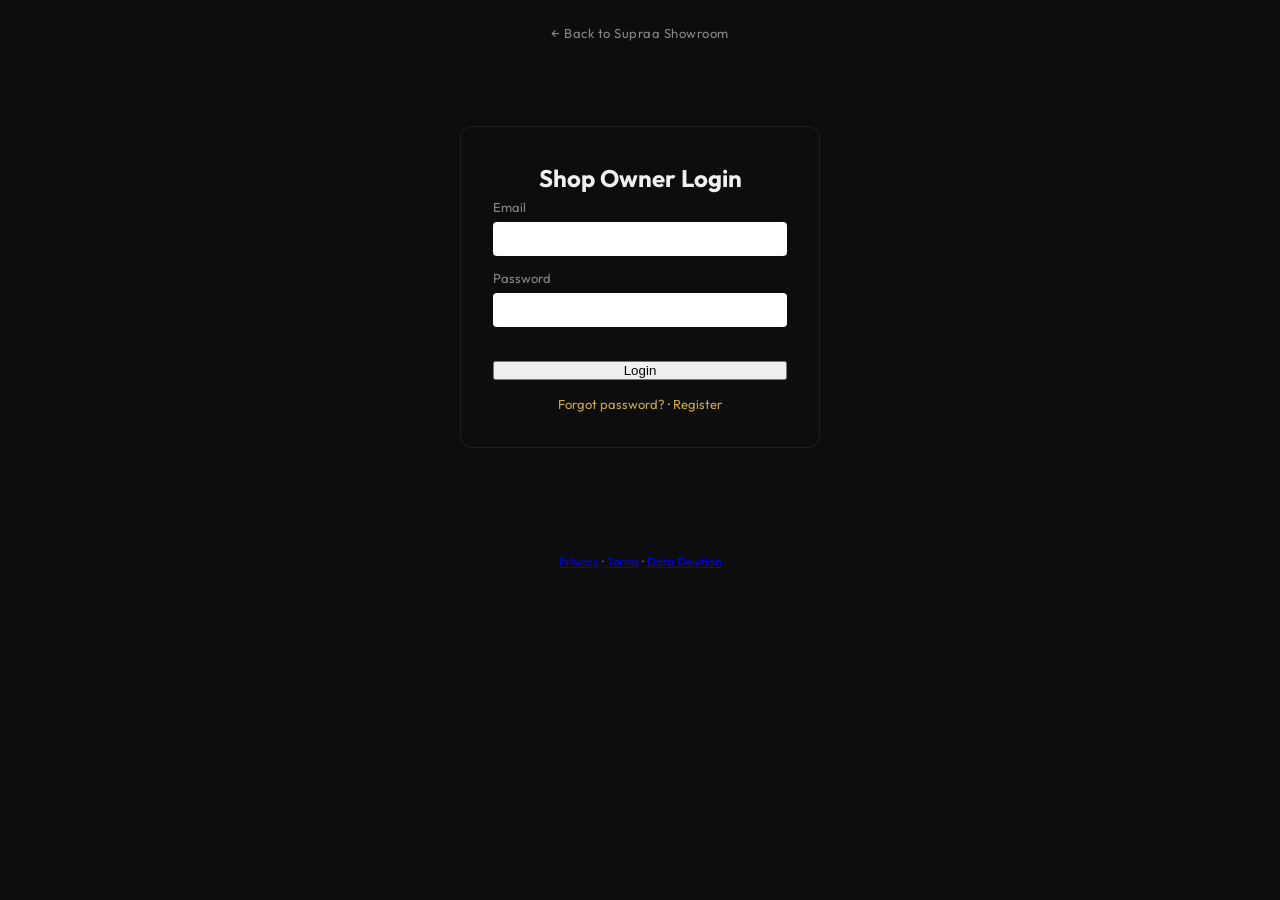
==== docs/admin/index.html @ a531a03f "feat(legal): privacy, terms, data-deletion pages + footer links Co-Authored-By: Claude Opus 4.8 <nor" ====
<!DOCTYPE html>
<html lang="en">
<head>
  <meta charset="UTF-8" />
  <meta name="viewport" content="width=device-width, initial-scale=1.0" />
  <title>Admin — Supraa Showroom</title>
  <meta name="description" content="Manage your tile showroom catalog. Upload tiles, view your showroom link, and manage your shop." />
  <link rel="preconnect" href="https://fonts.googleapis.com" />
  <link rel="preconnect" href="https://fonts.gstatic.com" crossorigin />
  <link href="https://fonts.googleapis.com/css2?family=Outfit:wght@300;400;500;600;700;800&display=swap" rel="stylesheet" />
  <link rel="stylesheet" href="../styles.css" />
  <style>
    .admin-wrap { max-width:900px; margin:40px auto; padding:0 20px; }
    .admin-header { display:flex; justify-content:space-between; align-items:center; margin-bottom:24px; }
    .tile-admin-grid { display:grid; grid-template-columns:repeat(auto-fill,minmax(180px,1fr)); gap:16px; }
    .tile-admin-card { border:1px solid var(--border); border-radius:8px; overflow:hidden; }
    .tile-admin-card img { width:100%; height:120px; object-fit:cover; }
    .tile-admin-info { padding:10px; font-size:13px; }
    .tile-admin-info strong { display:block; margin-bottom:4px; }
    .btn-delete { background:none; border:none; color:#e55; cursor:pointer; font-size:12px; }
    .upload-form { border:1px solid var(--border); border-radius:8px; padding:20px; margin-bottom:32px; }
    .upload-form h3 { margin-top:0; }
    .form-row { margin-bottom:12px; display:flex; flex-direction:column; gap:4px; }
    .form-row label { font-size:13px; color:var(--muted); }
    .form-row input, .form-row select { padding:8px; border:1px solid var(--border); border-radius:4px; font-size:14px; }
    .login-wrap { max-width:360px; margin:80px auto; padding:32px; border:1px solid var(--border); border-radius:12px; }
    .login-wrap h2 { margin-top:0; text-align:center; }
    .login-wrap .form-row input { width:100%; box-sizing:border-box; }
    .login-links { font-size:13px; text-align:center; margin-top:12px; }
    .login-links a { color:var(--brand-primary); text-decoration:none; }
    #login-error { color:#e55; font-size:13px; text-align:center; min-height:18px; }
  </style>
</head>
<body>
<div style="text-align:center;padding:20px 0 0;">
  <a href="/" style="font-size:13px;color:var(--muted);text-decoration:none;letter-spacing:0.5px;">← Back to Supraa Showroom</a>
</div>
<div id="login-section">
  <div class="login-wrap">
    <h2>Shop Owner Login</h2>
    <div class="form-row"><label>Email</label><input id="login-email" type="email" autocomplete="email" /></div>
    <div class="form-row"><label>Password</label><input id="login-password" type="password" autocomplete="current-password" /></div>
    <p id="login-error"></p>
    <button id="btn-login" class="btn-primary" style="width:100%">Login</button>
    <div class="login-links">
      <a href="forgot-password.html">Forgot password?</a> · <a href="register.html">Register</a>
    </div>
  </div>
</div>

<div id="admin-section" class="admin-wrap" style="display:none">
  <div class="admin-header">
    <div>
      <strong id="admin-shop-name"></strong>
      <span id="admin-slug" style="font-size:13px;color:var(--muted);margin-left:8px"></span>
    </div>
    <button id="btn-logout" class="icon-btn">Logout</button>
  </div>

  <div class="upload-form">
    <h3>Add Tile</h3>
    <div class="form-row"><label>Name</label><input id="tile-name" type="text" placeholder="e.g. Carrara White" /></div>
    <div class="form-row">
      <label>Category</label>
      <select id="tile-category">
        <option value="marble">Marble</option>
        <option value="granite">Granite</option>
        <option value="vitrified">Vitrified</option>
        <option value="ceramic">Ceramic</option>
        <option value="anti_skid">Anti-skid</option>
      </select>
    </div>
    <div class="form-row"><label>Finish (optional)</label><input id="tile-finish" type="text" placeholder="e.g. Polished" /></div>
    <div class="form-row"><label>Price per sqft (₹)</label><input id="tile-price" type="number" min="0" step="0.01" value="0" /></div>
    <div class="form-row"><label>Image</label><input id="tile-image" type="file" accept="image/*" /></div>
    <p id="upload-error" style="color:#e55;font-size:13px;min-height:18px"></p>
    <button id="btn-upload-tile" class="btn-primary">Upload Tile</button>
  </div>

  <h3>Your Tiles <span id="tiles-count" style="font-size:14px;color:var(--muted)"></span></h3>
  <div id="tile-admin-grid" class="tile-admin-grid"></div>

  <hr style="margin:32px 0;border:none;border-top:1px solid var(--border)" />
  <h3>Account &amp; Privacy</h3>
  <div class="form-row">
    <label>Shop name</label>
    <div style="display:flex;gap:8px">
      <input id="edit-shop-name" type="text" style="flex:1" />
      <button id="btn-save-shop-name" class="icon-btn">Save</button>
    </div>
  </div>
  <div class="form-row">
    <button id="btn-export-data" class="icon-btn">Download my data (JSON)</button>
  </div>
  <div class="form-row">
    <button id="btn-delete-account" class="btn-delete" style="font-size:14px">Delete my account</button>
    <span style="font-size:12px;color:var(--muted)">Soft-deleted for 30 days, then permanently removed.</span>
  </div>
</div>

<div id="toast" class="toast hidden"></div>
<script type="module" src="app.js"></script>
<footer style="text-align:center;padding:24px;font-size:12px;color:var(--muted)">
  <a href="/privacy.html">Privacy</a> · <a href="/terms.html">Terms</a> · <a href="/data-deletion.html">Data Deletion</a>
</footer>
</body>
</html>
---- docs/styles.css ----
/* ═══════════════════════════════════════════════════════════════
   Supraa Showroom Platform  |  styles.css
   Design: Dark premium with gold accents, glassmorphism, smooth animations
   Font: Outfit (Google Fonts)
   Shared across: /admin/, /s/ (visualizer), and all sub-pages
═══════════════════════════════════════════════════════════════ */

@import url('https://fonts.googleapis.com/css2?family=Outfit:wght@300;400;500;600;700;800&display=swap');

:root {
  --bg:          #0d0d0d;
  --bg-2:        #141414;
  --bg-3:        #1c1c1c;
  --bg-glass:    rgba(255,255,255,0.04);
  --border:      rgba(255,255,255,0.08);
  --brand-primary: #c9a84c;
  --accent:      var(--brand-primary);
  --gold:        #c9a84c;
  --gold-light:  #e8c97a;
  --gold-dim:    rgba(201,168,76,0.15);
  --white:       #f0f0f0;
  --muted:       #888;
  --danger:      #e05555;
  --success:     #4caf50;
  --radius:      12px;
  --radius-sm:   8px;
  --shadow:      0 4px 24px rgba(0,0,0,0.5);
  --transition:  0.22s cubic-bezier(0.4,0,0.2,1);
}

*, *::before, *::after { box-sizing: border-box; margin: 0; padding: 0; }

html { scroll-behavior: smooth; }

body {
  font-family: 'Outfit', sans-serif;
  background: var(--bg);
  color: var(--white);
  min-height: 100vh;
  line-height: 1.6;
}

/* ─── SCROLLBAR ─── */
::-webkit-scrollbar { width: 6px; }
::-webkit-scrollbar-track { background: var(--bg-2); }
::-webkit-scrollbar-thumb { background: var(--border); border-radius: 3px; }
::-webkit-scrollbar-thumb:hover { background: var(--gold-dim); }

/* ─── HEADER ─── */
.site-header {
  position: sticky; top: 0; z-index: 100;
  background: rgba(13,13,13,0.85);
  backdrop-filter: blur(16px);
  border-bottom: 1px solid var(--border);
}

.header-inner {
  max-width: 1400px; margin: 0 auto;
  padding: 0 24px;
  height: 64px;
  display: flex; align-items: center; justify-content: space-between;
}

.logo { display: flex; align-items: center; gap: 12px; text-decoration: none; }

.logo-badge {
  width: 40px; height: 40px; border-radius: 10px;
  background: linear-gradient(135deg, var(--gold), #a07830);
  display: flex; align-items: center; justify-content: center;
  font-weight: 700; font-size: 14px; color: #0d0d0d;
  letter-spacing: 0.5px;
}
/* legacy alias kept for backward compat */
.logo-mg { width:40px; height:40px; border-radius:10px; background:linear-gradient(135deg,var(--gold),#a07830); display:flex; align-items:center; justify-content:center; font-weight:700; font-size:14px; color:#0d0d0d; letter-spacing:.5px; }

.logo-text { display: flex; flex-direction: column; }
.logo-name  { font-size: 15px; font-weight: 600; color: var(--white); line-height: 1.2; }
.logo-tagline { font-size: 11px; color: var(--gold); letter-spacing: 1px; text-transform: uppercase; }

.header-nav { display: flex; gap: 10px; align-items: center; }

.nav-btn {
  padding: 8px 18px; border-radius: 8px; border: 1px solid var(--border);
  background: transparent; color: var(--muted);
  font-family: inherit; font-size: 14px; font-weight: 500;
  cursor: pointer; transition: var(--transition);
}
.nav-btn:hover, .nav-btn.active {
  color: var(--white); border-color: var(--border);
  background: var(--bg-glass);
}

.upload-btn {
  display: flex; align-items: center; gap: 8px;
  background: var(--gold-dim) !important;
  border-color: var(--gold) !important;
  color: var(--gold) !important;
}
.upload-btn:hover {
  background: var(--gold) !important;
  color: #0d0d0d !important;
}

/* ─── HERO ─── */
.hero {
  text-align: center;
  padding: 56px 24px 40px;
  background: radial-gradient(ellipse 80% 60% at 50% 0%, rgba(201,168,76,0.08) 0%, transparent 70%);
}
.hero h1 {
  font-size: clamp(28px, 4vw, 48px); font-weight: 700;
  background: linear-gradient(135deg, var(--white) 40%, var(--gold));
  -webkit-background-clip: text; -webkit-text-fill-color: transparent; background-clip: text;
  margin-bottom: 12px;
}
.hero p { color: var(--muted); font-size: 16px; max-width: 480px; margin: 0 auto; }

/* ─── MAIN LAYOUT ─── */
.app-layout {
  max-width: 1400px; margin: 0 auto;
  padding: 24px;
  display: grid;
  grid-template-columns: 1fr 320px;
  gap: 24px;
  min-height: calc(100vh - 200px);
}

/* ─── ROOM PANEL ─── */
.room-panel {
  background: var(--bg-2);
  border: 1px solid var(--border);
  border-radius: var(--radius);
  overflow: hidden;
}

.panel-header {
  padding: 20px 24px 16px;
  border-bottom: 1px solid var(--border);
  display: flex; align-items: center; justify-content: space-between; flex-wrap: wrap; gap: 12px;
}
.panel-header h2 { font-size: 16px; font-weight: 600; color: var(--white); }

.category-filter { display: flex; gap: 6px; flex-wrap: wrap; }
.filter-btn {
  padding: 5px 14px; border-radius: 20px; border: 1px solid var(--border);
  background: transparent; color: var(--muted);
  font-family: inherit; font-size: 13px; cursor: pointer; transition: var(--transition);
}
.filter-btn:hover { color: var(--white); border-color: rgba(255,255,255,0.2); }
.filter-btn.active { background: var(--gold-dim); border-color: var(--gold); color: var(--gold); }

/* ─── ROOM GRID ─── */
.room-grid {
  display: grid;
  grid-template-columns: repeat(auto-fill, minmax(200px, 1fr));
  gap: 16px;
  padding: 20px 24px;
}

.room-card {
  border-radius: var(--radius); overflow: hidden;
  border: 1px solid var(--border);
  cursor: pointer; transition: var(--transition);
  background: var(--bg-3);
  position: relative;
}
.room-card:hover {
  border-color: var(--gold);
  transform: translateY(-3px);
  box-shadow: 0 8px 32px rgba(201,168,76,0.15);
}
.room-card.selected { border-color: var(--gold); box-shadow: 0 0 0 2px var(--gold); }
.room-card.no-masks { opacity: 0.5; cursor: not-allowed; }

.room-card img {
  width: 100%; aspect-ratio: 4/3; object-fit: cover; display: block;
}
.room-card-info { padding: 12px; }
.room-card-name { font-size: 14px; font-weight: 500; color: var(--white); }
.room-card-cat  { font-size: 12px; color: var(--muted); margin-top: 2px; text-transform: capitalize; }
.room-card-badge {
  position: absolute; top: 8px; right: 8px;
  background: var(--gold); color: #0d0d0d;
  font-size: 10px; font-weight: 700; padding: 2px 8px;
  border-radius: 10px; letter-spacing: 0.5px;
}

/* Skeleton loading */
.skeleton {
  background: linear-gradient(90deg, var(--bg-3) 25%, var(--bg-2) 50%, var(--bg-3) 75%);
  background-size: 200% 100%;
  animation: skeleton-shimmer 1.4s ease infinite;
  height: 200px;
}
@keyframes skeleton-shimmer {
  0% { background-position: 200% 0; }
  100% { background-position: -200% 0; }
}

/* ─── VIEWER TOOLBAR ─── */
.view-hidden { display: none; }
.view-active  { display: block; }

.viewer-toolbar {
  padding: 16px 24px;
  border-bottom: 1px solid var(--border);
  display: flex; align-items: center; gap: 16px;
}

.back-btn {
  display: flex; align-items: center; gap: 6px;
  padding: 7px 14px; border-radius: 8px; border: 1px solid var(--border);
  background: transparent; color: var(--muted);
  font-family: inherit; font-size: 13px; cursor: pointer; transition: var(--transition);
}
.back-btn:hover { color: var(--white); background: var(--bg-glass); }

.room-name-label { font-weight: 600; font-size: 15px; flex: 1; }

.surface-toggle { display: flex; gap: 4px; }
.surface-btn {
  padding: 6px 16px; border-radius: 8px; border: 1px solid var(--border);
  background: transparent; color: var(--muted);
  font-family: inherit; font-size: 13px; cursor: pointer; transition: var(--transition);
}
.surface-btn:hover { color: var(--white); }
.surface-btn.active { background: var(--gold-dim); border-color: var(--gold); color: var(--gold); }
.surface-btn:disabled { opacity: 0.3; cursor: not-allowed; }

/* ─── CANVAS ─── */
.canvas-wrapper {
  position: relative; display: flex;
  align-items: center; justify-content: center;
  min-height: 400px; background: #000;
  padding: 16px;
}

#tile-canvas {
  max-width: 100%; max-height: 600px;
  display: block; border-radius: var(--radius-sm);
}

.canvas-overlay {
  position: absolute; inset: 0;
  display: flex; align-items: center; justify-content: center;
  background: rgba(13,13,13,0.7);
  border-radius: var(--radius-sm);
  backdrop-filter: blur(4px);
}
.canvas-overlay.hidden { display: none; }

.spinner {
  width: 40px; height: 40px;
  border: 3px solid var(--border);
  border-top-color: var(--gold);
  border-radius: 50%;
  animation: spin 0.8s linear infinite;
}
@keyframes spin { to { transform: rotate(360deg); } }

/* ─── VIEWER ACTIONS ─── */
.viewer-actions {
  padding: 16px 24px;
  border-top: 1px solid var(--border);
  display: flex; gap: 12px;
}

/* ─── BUTTONS ─── */
.action-btn {
  display: inline-flex; align-items: center; gap: 8px;
  padding: 10px 22px; border-radius: 9px; border: none;
  font-family: inherit; font-size: 14px; font-weight: 500;
  cursor: pointer; transition: var(--transition);
  text-decoration: none;
}
.action-btn.primary {
  background: linear-gradient(135deg, var(--gold), #a07830);
  color: #0d0d0d;
}
.action-btn.primary:hover { filter: brightness(1.1); transform: translateY(-1px); }
.action-btn.secondary {
  background: var(--bg-glass); color: var(--white);
  border: 1px solid var(--border);
}
.action-btn.secondary:hover { background: var(--bg-3); border-color: rgba(255,255,255,0.2); }
.action-btn:disabled { opacity: 0.4; cursor: not-allowed; transform: none !important; }
.full-width { width: 100%; justify-content: center; }

/* ─── TILE SIDEBAR ─── */
.tile-sidebar {
  background: var(--bg-2);
  border: 1px solid var(--border);
  border-radius: var(--radius);
  overflow: hidden;
  display: flex; flex-direction: column;
  max-height: calc(100vh - 130px);
  position: sticky; top: 80px;
}

.sidebar-header {
  padding: 20px 16px 12px;
  border-bottom: 1px solid var(--border);
  flex-shrink: 0;
}
.sidebar-header h2 { font-size: 15px; font-weight: 600; margin-bottom: 12px; }

.tile-category-tabs { display: flex; flex-wrap: wrap; gap: 4px; }
.tab-btn {
  padding: 4px 12px; border-radius: 16px; border: 1px solid var(--border);
  background: transparent; color: var(--muted);
  font-family: inherit; font-size: 12px; cursor: pointer; transition: var(--transition);
}
.tab-btn:hover { color: var(--white); }
.tab-btn.active { background: var(--gold-dim); border-color: var(--gold); color: var(--gold); }

.tile-grid {
  flex: 1; overflow-y: auto;
  display: flex; flex-direction: column; gap: 2px;
  padding: 8px;
}

.tile-card {
  display: flex; align-items: center; gap: 12px;
  padding: 10px 12px; border-radius: var(--radius-sm);
  border: 1px solid transparent;
  cursor: pointer; transition: var(--transition);
}
.tile-card:hover { background: var(--bg-glass); border-color: var(--border); }
.tile-card.selected { background: var(--gold-dim); border-color: var(--gold); }

.tile-thumb {
  width: 48px; height: 48px; border-radius: 6px;
  object-fit: cover; flex-shrink: 0;
  border: 1px solid var(--border);
  background: var(--bg-3);
}
.tile-thumb-placeholder {
  width: 48px; height: 48px; border-radius: 6px;
  background: var(--bg-3); flex-shrink: 0;
  display: flex; align-items: center; justify-content: center;
  font-size: 10px; color: var(--muted); text-align: center;
}

.tile-info { flex: 1; min-width: 0; }
.tile-name    { font-size: 13px; font-weight: 500; white-space: nowrap; overflow: hidden; text-overflow: ellipsis; }
.tile-finish  { font-size: 11px; color: var(--muted); }
.tile-price   { font-size: 12px; color: var(--gold); font-weight: 500; margin-top: 2px; }

/* ─── UPLOAD MODAL ─── */
.modal-overlay {
  position: fixed; inset: 0; z-index: 200;
  background: rgba(0,0,0,0.75);
  backdrop-filter: blur(8px);
  display: flex; align-items: center; justify-content: center;
  padding: 24px;
}
.modal-overlay.hidden { display: none; }

.modal {
  background: var(--bg-2);
  border: 1px solid var(--border);
  border-radius: 16px;
  padding: 40px;
  max-width: 480px; width: 100%;
  position: relative;
  box-shadow: var(--shadow);
}

.modal-close {
  position: absolute; top: 16px; right: 16px;
  background: transparent; border: none; color: var(--muted);
  font-size: 18px; cursor: pointer; padding: 4px; border-radius: 4px; transition: var(--transition);
}
.modal-close:hover { color: var(--white); background: var(--bg-glass); }

.upload-step { animation: fadeIn 0.3s ease; }
.upload-step.hidden { display: none; }
.upload-step.active { display: block; }
@keyframes fadeIn { from { opacity: 0; transform: translateY(8px); } to { opacity: 1; transform: none; } }

.upload-step h2 { font-size: 22px; font-weight: 700; margin-bottom: 8px; }
.upload-hint { color: var(--muted); font-size: 14px; margin-bottom: 24px; }

.file-drop-zone {
  display: flex; flex-direction: column; align-items: center; justify-content: center;
  gap: 10px; padding: 32px 16px;
  border: 2px dashed var(--border); border-radius: var(--radius);
  cursor: pointer; transition: var(--transition);
  text-align: center; color: var(--muted);
  margin-bottom: 20px;
}
.file-drop-zone:hover, .file-drop-zone.drag-over {
  border-color: var(--gold); background: var(--gold-dim);
}
.file-drop-zone span { font-size: 14px; font-weight: 500; }
.file-drop-zone small { font-size: 12px; }
.file-drop-zone.has-file { border-color: var(--success); background: rgba(76,175,80,0.08); color: var(--white); }

.upload-category { margin-bottom: 20px; }
.upload-category label { display: block; font-size: 13px; color: var(--muted); margin-bottom: 8px; }
.upload-category select {
  width: 100%; padding: 10px 14px; border-radius: var(--radius-sm);
  background: var(--bg-3); border: 1px solid var(--border);
  color: var(--white); font-family: inherit; font-size: 14px;
  cursor: pointer; appearance: none;
}

/* ─── PROCESSING STATE ─── */
.processing-icon {
  position: relative; width: 80px; height: 80px;
  margin: 0 auto 24px; display: flex; align-items: center; justify-content: center;
  color: var(--gold);
}
.pulse-ring {
  position: absolute; inset: 0; border-radius: 50%;
  border: 2px solid var(--gold);
  animation: pulse-ring 2s ease infinite;
}
@keyframes pulse-ring {
  0%   { transform: scale(0.9); opacity: 1; }
  70%  { transform: scale(1.2); opacity: 0; }
  100% { transform: scale(0.9); opacity: 0; }
}

.progress-bar {
  height: 4px; background: var(--bg-3); border-radius: 2px;
  margin: 20px 0 8px; overflow: hidden;
}
.progress-fill {
  height: 100%; background: linear-gradient(90deg, var(--gold), var(--gold-light));
  border-radius: 2px; width: 5%;
  transition: width 1s ease;
  animation: progress-indeterminate 2.5s ease infinite;
}
@keyframes progress-indeterminate {
  0%   { transform: translateX(-100%); width: 40%; }
  50%  { transform: translateX(150%);  width: 40%; }
  100% { transform: translateX(150%);  width: 40%; }
}

#elapsed-label { display: block; font-size: 12px; color: var(--muted); margin-bottom: 16px; }
.processing-hint { font-size: 13px; color: var(--muted); text-align: center; margin-top: 16px; }

/* ─── ERROR STATE ─── */
.error-icon {
  width: 64px; height: 64px; border-radius: 50%;
  background: rgba(224,85,85,0.15); border: 2px solid var(--danger);
  color: var(--danger); font-size: 28px; font-weight: 700;
  display: flex; align-items: center; justify-content: center;
  margin: 0 auto 20px;
}

/* ─── TOAST ─── */
.toast {
  position: fixed; bottom: 24px; left: 50%; transform: translateX(-50%);
  background: var(--bg-2); border: 1px solid var(--border);
  color: var(--white); padding: 12px 24px; border-radius: var(--radius-sm);
  font-size: 14px; z-index: 300; box-shadow: var(--shadow);
  transition: opacity 0.3s ease;
}
.toast.hidden { display: none; }

/* ─── RESPONSIVE ─── */
@media (max-width: 900px) {
  .app-layout { grid-template-columns: 1fr; }
  .tile-sidebar { max-height: 300px; position: static; }
}

@media (max-width: 600px) {
  .header-inner { padding: 0 16px; }
  .hero { padding: 32px 16px 24px; }
  .app-layout { padding: 12px; gap: 12px; }
  .room-grid { grid-template-columns: 1fr 1fr; gap: 10px; padding: 12px; }
  .modal { padding: 24px; }
  .viewer-toolbar { flex-wrap: wrap; }
}
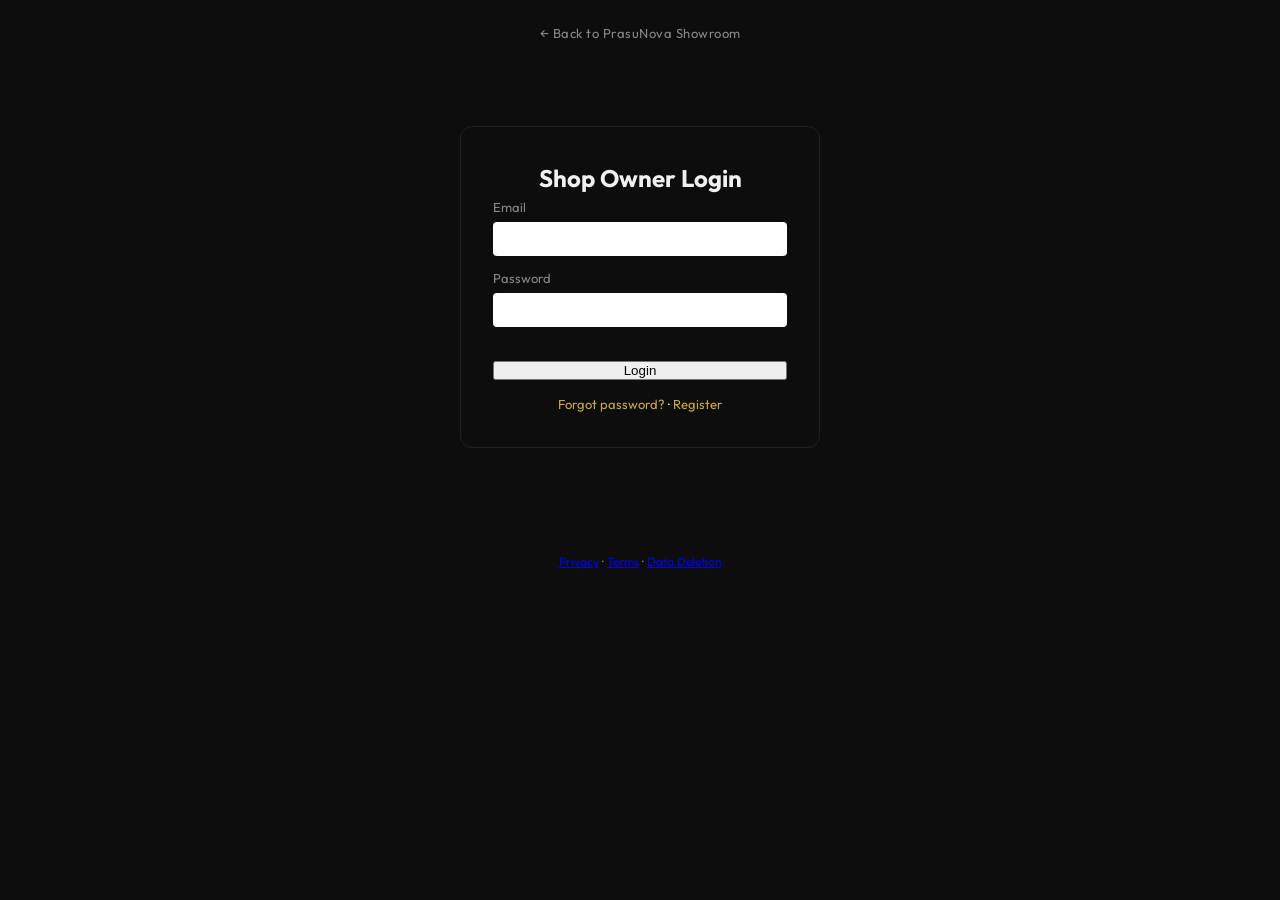
==== commit 2e0a424d: "chore: rebrand Supraa -> PrasuNova (UI, docs, CNAME, logo badge) Co-Authored-By: Claude Opus 4.8 <no" ====
--- a/docs/admin/index.html
+++ b/docs/admin/index.html
@@ -3,7 +3,7 @@
 <head>
   <meta charset="UTF-8" />
   <meta name="viewport" content="width=device-width, initial-scale=1.0" />
-  <title>Admin — Supraa Showroom</title>
+  <title>Admin — PrasuNova Showroom</title>
   <meta name="description" content="Manage your tile showroom catalog. Upload tiles, view your showroom link, and manage your shop." />
   <link rel="preconnect" href="https://fonts.googleapis.com" />
   <link rel="preconnect" href="https://fonts.gstatic.com" crossorigin />
@@ -33,7 +33,7 @@
 </head>
 <body>
 <div style="text-align:center;padding:20px 0 0;">
-  <a href="/" style="font-size:13px;color:var(--muted);text-decoration:none;letter-spacing:0.5px;">← Back to Supraa Showroom</a>
+  <a href="/" style="font-size:13px;color:var(--muted);text-decoration:none;letter-spacing:0.5px;">← Back to PrasuNova Showroom</a>
 </div>
 <div id="login-section">
   <div class="login-wrap">
--- a/docs/styles.css
+++ b/docs/styles.css
@@ -1,5 +1,5 @@
 /* ═══════════════════════════════════════════════════════════════
-   Supraa Showroom Platform  |  styles.css
+   PrasuNova Showroom Platform  |  styles.css
    Design: Dark premium with gold accents, glassmorphism, smooth animations
    Font: Outfit (Google Fonts)
    Shared across: /admin/, /s/ (visualizer), and all sub-pages
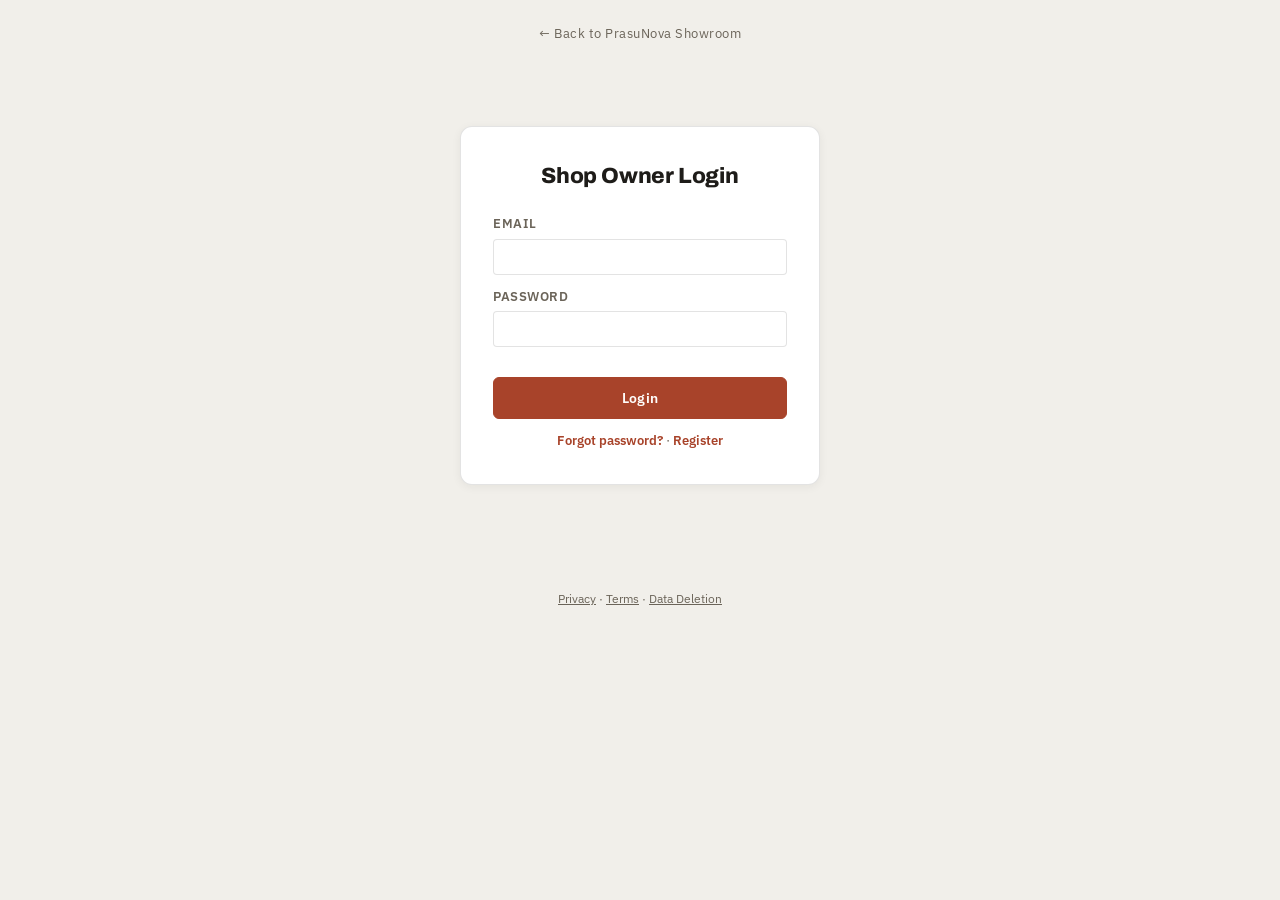
==== commit 7e421943: "fix: add inline SVG favicon across all pages to stop 404s" ====
--- a/docs/admin/index.html
+++ b/docs/admin/index.html
@@ -5,6 +5,7 @@
   <meta name="viewport" content="width=device-width, initial-scale=1.0" />
   <title>Admin — PrasuNova Showroom</title>
   <meta name="description" content="Manage your tile showroom catalog. Upload tiles, view your showroom link, and manage your shop." />
+  <link rel="icon" href="data:image/svg+xml,%3Csvg xmlns='http://www.w3.org/2000/svg' viewBox='0 0 64 64'%3E%3Crect width='64' height='64' rx='14' fill='%23A8432A'/%3E%3Ctext x='32' y='44' font-family='Arial,Helvetica,sans-serif' font-size='30' font-weight='700' fill='%23F1EFEA' text-anchor='middle'%3EPN%3C/text%3E%3C/svg%3E" />
   <link rel="preconnect" href="https://fonts.googleapis.com" />
   <link rel="preconnect" href="https://fonts.gstatic.com" crossorigin />
   <link href="https://fonts.googleapis.com/css2?family=Outfit:wght@300;400;500;600;700;800&display=swap" rel="stylesheet" />
--- a/docs/styles.css
+++ b/docs/styles.css
@@ -1,476 +1,456 @@
 /* ═══════════════════════════════════════════════════════════════
-   PrasuNova Showroom Platform  |  styles.css
-   Design: Dark premium with gold accents, glassmorphism, smooth animations
-   Font: Outfit (Google Fonts)
-   Shared across: /admin/, /s/ (visualizer), and all sub-pages
-═══════════════════════════════════════════════════════════════ */
-
-@import url('https://fonts.googleapis.com/css2?family=Outfit:wght@300;400;500;600;700;800&display=swap');
+   PrasuNova Showroom  |  styles.css
+   Design: warm limestone surface, ink text, oxide-red accent —
+   grounded in tile/stone materials rather than generic "premium" gold.
+   Fonts: Archivo (display), IBM Plex Sans (body), IBM Plex Mono (specs/prices)
+   Shared across: /, /admin/, /s/ (visualizer)
+═══════════════════════════════════════════════════════════════ */
+
+@import url('https://fonts.googleapis.com/css2?family=Archivo:wght@600;700;800;900&family=IBM+Plex+Sans:wght@400;500;600;700&family=IBM+Plex+Mono:wght@400;500;600&display=swap');
 
 :root {
-  --bg:          #0d0d0d;
-  --bg-2:        #141414;
-  --bg-3:        #1c1c1c;
-  --bg-glass:    rgba(255,255,255,0.04);
-  --border:      rgba(255,255,255,0.08);
-  --brand-primary: #c9a84c;
-  --accent:      var(--brand-primary);
-  --gold:        #c9a84c;
-  --gold-light:  #e8c97a;
-  --gold-dim:    rgba(201,168,76,0.15);
-  --white:       #f0f0f0;
-  --muted:       #888;
-  --danger:      #e05555;
-  --success:     #4caf50;
-  --radius:      12px;
-  --radius-sm:   8px;
-  --shadow:      0 4px 24px rgba(0,0,0,0.5);
-  --transition:  0.22s cubic-bezier(0.4,0,0.2,1);
+  /* Surfaces */
+  --bg:            #F1EFEA;
+  --bg-2:          #E9E6DE;
+  --surface:       #FFFFFF;
+  --surface-alt:   #F7F5F1;
+  --border:        rgba(30,28,25,0.12);
+  --border-strong: rgba(30,28,25,0.22);
+
+  /* Ink */
+  --ink:           #1E1C19;
+  --muted:         #6B6459;
+  --muted-2:       #948C7F;
+
+  /* Brand — oxide red (red-oxide flooring), used deliberately, not decoratively */
+  --brand-primary: #A8432A;
+  --accent:        var(--brand-primary);
+  --accent-deep:   #7C2F1D;
+  --accent-tint:   rgba(168,67,42,0.09);
+  --accent-ink:    #FFFDFB;
+
+  /* Secondary — kota-stone teal, for informational / AI-related accents */
+  --kota:          #3F5B57;
+  --kota-tint:     rgba(63,91,87,0.10);
+
+  --success:       #3F7D5C;
+  --success-tint:  rgba(63,125,92,0.10);
+  --danger:        #A9382A;
+  --danger-tint:   rgba(169,56,42,0.09);
+
+  --radius:        6px;
+  --radius-sm:     4px;
+  --radius-lg:     10px;
+  --shadow:        0 8px 28px rgba(30,28,25,0.10);
+  --shadow-sm:     0 2px 10px rgba(30,28,25,0.06);
+  --transition:    0.18s cubic-bezier(0.4,0,0.2,1);
+
+  --font-display:  'Archivo', sans-serif;
+  --font-body:     'IBM Plex Sans', sans-serif;
+  --font-mono:      'IBM Plex Mono', monospace;
 }
 
 *, *::before, *::after { box-sizing: border-box; margin: 0; padding: 0; }
-
 html { scroll-behavior: smooth; }
 
 body {
-  font-family: 'Outfit', sans-serif;
+  font-family: var(--font-body);
   background: var(--bg);
-  color: var(--white);
+  color: var(--ink);
   min-height: 100vh;
   line-height: 1.6;
+  -webkit-font-smoothing: antialiased;
+}
+
+a { color: inherit; }
+
+h1, h2, h3 { font-family: var(--font-display); }
+
+:focus-visible {
+  outline: 2px solid var(--accent);
+  outline-offset: 2px;
 }
 
 /* ─── SCROLLBAR ─── */
-::-webkit-scrollbar { width: 6px; }
+::-webkit-scrollbar { width: 6px; height: 6px; }
 ::-webkit-scrollbar-track { background: var(--bg-2); }
-::-webkit-scrollbar-thumb { background: var(--border); border-radius: 3px; }
-::-webkit-scrollbar-thumb:hover { background: var(--gold-dim); }
-
-/* ─── HEADER ─── */
-.site-header {
+::-webkit-scrollbar-thumb { background: var(--border-strong); border-radius: 3px; }
+::-webkit-scrollbar-thumb:hover { background: var(--muted-2); }
+
+/* ═══════════════════════════════════════════════════════════════
+   BUTTONS (shared across admin / auth / app)
+═══════════════════════════════════════════════════════════════ */
+.btn-primary {
+  display: inline-flex; align-items: center; justify-content: center; gap: 8px;
+  padding: 11px 22px; border-radius: var(--radius);
+  background: var(--accent); border: 1px solid var(--accent);
+  color: var(--accent-ink); font-family: var(--font-body);
+  font-size: 14px; font-weight: 600; letter-spacing: 0.2px;
+  cursor: pointer; text-decoration: none; transition: var(--transition);
+}
+.btn-primary:hover  { background: var(--accent-deep); border-color: var(--accent-deep); }
+.btn-primary:active { transform: translateY(1px); }
+.btn-primary:disabled { opacity: 0.45; cursor: not-allowed; transform: none; }
+
+.icon-btn {
+  display: inline-flex; align-items: center; gap: 6px;
+  padding: 8px 16px; border-radius: var(--radius);
+  border: 1px solid var(--border); background: var(--surface);
+  color: var(--ink); font-family: var(--font-body);
+  font-size: 13px; font-weight: 500;
+  cursor: pointer; text-decoration: none; transition: var(--transition);
+}
+.icon-btn:hover { border-color: var(--border-strong); background: var(--surface-alt); }
+
+.btn-delete {
+  background: none; border: none; color: var(--danger);
+  font-family: var(--font-body); font-size: 12px; font-weight: 600;
+  cursor: pointer; padding: 4px 0; text-decoration: underline;
+  text-underline-offset: 2px;
+}
+.btn-delete:hover { color: var(--accent-deep); }
+
+.action-btn {
+  display: inline-flex; align-items: center; justify-content: center; gap: 8px;
+  padding: 11px 22px; border-radius: var(--radius); border: 1px solid transparent;
+  font-family: var(--font-body); font-size: 14px; font-weight: 600;
+  cursor: pointer; transition: var(--transition); text-decoration: none;
+}
+.action-btn.primary   { background: var(--accent); color: var(--accent-ink); border-color: var(--accent); }
+.action-btn.primary:hover   { background: var(--accent-deep); border-color: var(--accent-deep); }
+.action-btn.secondary { background: var(--surface); color: var(--ink); border-color: var(--border); }
+.action-btn.secondary:hover { border-color: var(--border-strong); background: var(--surface-alt); }
+.action-btn:disabled { opacity: 0.4; cursor: not-allowed; }
+.full-width { width: 100%; }
+
+/* ═══════════════════════════════════════════════════════════════
+   FORMS (shared — admin / auth pages)
+═══════════════════════════════════════════════════════════════ */
+.form-row input,
+.form-row select,
+.upload-category select,
+.select {
+  font-family: var(--font-body); font-size: 14px; color: var(--ink);
+  background: var(--surface); border: 1px solid var(--border);
+  border-radius: var(--radius-sm); padding: 10px 12px;
+  transition: var(--transition); width: 100%;
+}
+.form-row input:focus,
+.form-row select:focus,
+.select:focus { outline: none; border-color: var(--accent); box-shadow: 0 0 0 3px var(--accent-tint); }
+.form-row label { font-size: 12px; font-weight: 600; color: var(--muted); text-transform: uppercase; letter-spacing: 0.5px; }
+
+.upload-category { margin-bottom: 18px; }
+.upload-category label { display: block; font-size: 12px; font-weight: 600; color: var(--muted); text-transform: uppercase; letter-spacing: 0.5px; margin-bottom: 8px; }
+.select { cursor: pointer; appearance: none; background-image: url("data:image/svg+xml,%3Csvg xmlns='http://www.w3.org/2000/svg' width='10' height='6'%3E%3Cpath d='M0 0l5 6 5-6z' fill='%236B6459'/%3E%3C/svg%3E"); background-repeat: no-repeat; background-position: right 14px center; padding-right: 32px; }
+
+/* ═══════════════════════════════════════════════════════════════
+   AUTH / LOGIN / REGISTER (admin/index.html, register.html, forgot-password.html)
+═══════════════════════════════════════════════════════════════ */
+.auth-wrap, .login-wrap {
+  background: var(--surface);
+  border: 1px solid var(--border);
+  box-shadow: var(--shadow-sm);
+}
+.auth-wrap h2, .login-wrap h2 {
+  font-family: var(--font-display); font-weight: 800; font-size: 22px;
+  letter-spacing: -0.2px; margin-bottom: 20px;
+}
+.auth-links, .login-links { color: var(--muted); }
+.auth-links a, .login-links a { color: var(--accent); font-weight: 600; text-decoration: none; }
+.auth-links a:hover, .login-links a:hover { text-decoration: underline; }
+.slug-preview { font-family: var(--font-mono); }
+.slug-preview span { color: var(--accent); }
+.err, #login-error, #reg-error, #otp-error, #upload-error, #fp-error, #reset-error {
+  color: var(--danger) !important;
+}
+.consent-row a { color: var(--accent); }
+
+/* ═══════════════════════════════════════════════════════════════
+   ADMIN DASHBOARD (admin/index.html)
+═══════════════════════════════════════════════════════════════ */
+.admin-wrap { font-family: var(--font-body); }
+.admin-header strong { font-family: var(--font-display); font-size: 20px; font-weight: 800; }
+.admin-wrap h3 {
+  font-size: 13px; font-weight: 700; text-transform: uppercase; letter-spacing: 0.8px;
+  color: var(--muted); margin: 28px 0 14px;
+}
+.upload-form {
+  background: var(--surface) !important;
+  border: 1px solid var(--border) !important;
+  border-radius: var(--radius-lg) !important;
+}
+.upload-form h3 { margin-top: 0 !important; }
+.tile-admin-card {
+  background: var(--surface);
+  border: 1px solid var(--border) !important;
+  border-radius: var(--radius) !important;
+  transition: var(--transition);
+}
+.tile-admin-card:hover { border-color: var(--border-strong) !important; box-shadow: var(--shadow-sm); }
+.tile-admin-info strong { font-family: var(--font-body); font-weight: 600; }
+.tile-admin-info { font-family: var(--font-mono); color: var(--muted); }
+
+/* ═══════════════════════════════════════════════════════════════
+   APP SHELL (visualizer — /s/)
+═══════════════════════════════════════════════════════════════ */
+.app-header {
   position: sticky; top: 0; z-index: 100;
-  background: rgba(13,13,13,0.85);
-  backdrop-filter: blur(16px);
+  display: flex; align-items: center; justify-content: space-between;
+  padding: 0 28px; height: 64px;
+  background: rgba(241,239,234,0.92);
+  backdrop-filter: blur(10px);
   border-bottom: 1px solid var(--border);
 }
-
-.header-inner {
-  max-width: 1400px; margin: 0 auto;
-  padding: 0 24px;
-  height: 64px;
-  display: flex; align-items: center; justify-content: space-between;
-}
-
 .logo { display: flex; align-items: center; gap: 12px; text-decoration: none; }
-
-.logo-badge {
-  width: 40px; height: 40px; border-radius: 10px;
-  background: linear-gradient(135deg, var(--gold), #a07830);
+.logo-badge, .logo-mg {
+  width: 38px; height: 38px; border-radius: var(--radius-sm);
+  background: var(--ink);
   display: flex; align-items: center; justify-content: center;
-  font-weight: 700; font-size: 14px; color: #0d0d0d;
-  letter-spacing: 0.5px;
-}
-/* legacy alias kept for backward compat */
-.logo-mg { width:40px; height:40px; border-radius:10px; background:linear-gradient(135deg,var(--gold),#a07830); display:flex; align-items:center; justify-content:center; font-weight:700; font-size:14px; color:#0d0d0d; letter-spacing:.5px; }
-
-.logo-text { display: flex; flex-direction: column; }
-.logo-name  { font-size: 15px; font-weight: 600; color: var(--white); line-height: 1.2; }
-.logo-tagline { font-size: 11px; color: var(--gold); letter-spacing: 1px; text-transform: uppercase; }
-
-.header-nav { display: flex; gap: 10px; align-items: center; }
-
-.nav-btn {
-  padding: 8px 18px; border-radius: 8px; border: 1px solid var(--border);
+  font-family: var(--font-display); font-weight: 800; font-size: 13px;
+  color: var(--bg); letter-spacing: 0.5px; flex-shrink: 0;
+}
+.logo-text { display: flex; flex-direction: column; line-height: 1.25; }
+.logo-name { font-family: var(--font-display); font-size: 15px; font-weight: 700; color: var(--ink); }
+.logo-tag, .logo-tagline { font-size: 10px; color: var(--accent); letter-spacing: 1.2px; text-transform: uppercase; font-weight: 600; }
+
+.header-nav { display: flex; gap: 4px; }
+.nav-tab {
+  padding: 8px 16px; border-radius: var(--radius-sm); border: 1px solid transparent;
   background: transparent; color: var(--muted);
-  font-family: inherit; font-size: 14px; font-weight: 500;
+  font-family: var(--font-body); font-size: 13px; font-weight: 600;
   cursor: pointer; transition: var(--transition);
 }
-.nav-btn:hover, .nav-btn.active {
-  color: var(--white); border-color: var(--border);
-  background: var(--bg-glass);
-}
-
-.upload-btn {
-  display: flex; align-items: center; gap: 8px;
-  background: var(--gold-dim) !important;
-  border-color: var(--gold) !important;
-  color: var(--gold) !important;
-}
-.upload-btn:hover {
-  background: var(--gold) !important;
-  color: #0d0d0d !important;
-}
-
-/* ─── HERO ─── */
-.hero {
-  text-align: center;
-  padding: 56px 24px 40px;
-  background: radial-gradient(ellipse 80% 60% at 50% 0%, rgba(201,168,76,0.08) 0%, transparent 70%);
-}
-.hero h1 {
-  font-size: clamp(28px, 4vw, 48px); font-weight: 700;
-  background: linear-gradient(135deg, var(--white) 40%, var(--gold));
-  -webkit-background-clip: text; -webkit-text-fill-color: transparent; background-clip: text;
-  margin-bottom: 12px;
-}
-.hero p { color: var(--muted); font-size: 16px; max-width: 480px; margin: 0 auto; }
-
-/* ─── MAIN LAYOUT ─── */
-.app-layout {
-  max-width: 1400px; margin: 0 auto;
-  padding: 24px;
-  display: grid;
-  grid-template-columns: 1fr 320px;
-  gap: 24px;
-  min-height: calc(100vh - 200px);
-}
-
-/* ─── ROOM PANEL ─── */
-.room-panel {
-  background: var(--bg-2);
-  border: 1px solid var(--border);
-  border-radius: var(--radius);
-  overflow: hidden;
-}
-
-.panel-header {
-  padding: 20px 24px 16px;
-  border-bottom: 1px solid var(--border);
-  display: flex; align-items: center; justify-content: space-between; flex-wrap: wrap; gap: 12px;
-}
-.panel-header h2 { font-size: 16px; font-weight: 600; color: var(--white); }
-
-.category-filter { display: flex; gap: 6px; flex-wrap: wrap; }
-.filter-btn {
-  padding: 5px 14px; border-radius: 20px; border: 1px solid var(--border);
+.nav-tab:hover { color: var(--ink); }
+.nav-tab.active { color: var(--ink); background: var(--surface); border-color: var(--border); }
+
+.app-body {
+  max-width: 1400px; margin: 0 auto; padding: 24px 28px 60px;
+  display: grid; grid-template-columns: 1fr 320px; gap: 24px;
+  align-items: start;
+}
+.app-main {
+  background: var(--surface); border: 1px solid var(--border);
+  border-radius: var(--radius-lg); overflow: hidden;
+}
+
+/* ═══ TABS / FILTERS (shared underline style) ═══ */
+.tab-row {
+  display: flex; gap: 4px; flex-wrap: wrap;
+  padding: 16px 20px; border-bottom: 1px solid var(--border);
+}
+.filter-btn, .tab-btn, .surface-btn {
+  padding: 6px 14px; border-radius: 100px; border: 1px solid var(--border);
   background: transparent; color: var(--muted);
-  font-family: inherit; font-size: 13px; cursor: pointer; transition: var(--transition);
-}
-.filter-btn:hover { color: var(--white); border-color: rgba(255,255,255,0.2); }
-.filter-btn.active { background: var(--gold-dim); border-color: var(--gold); color: var(--gold); }
-
-/* ─── ROOM GRID ─── */
+  font-family: var(--font-body); font-size: 12.5px; font-weight: 600;
+  letter-spacing: 0.2px; cursor: pointer; transition: var(--transition);
+}
+.filter-btn:hover, .tab-btn:hover, .surface-btn:hover { color: var(--ink); border-color: var(--border-strong); }
+.filter-btn.active, .tab-btn.active, .surface-btn.active {
+  background: var(--ink); border-color: var(--ink); color: var(--bg);
+}
+.surface-btn:disabled { opacity: 0.35; cursor: not-allowed; }
+
+/* ═══ ROOM GALLERY ═══ */
 .room-grid {
-  display: grid;
-  grid-template-columns: repeat(auto-fill, minmax(200px, 1fr));
-  gap: 16px;
-  padding: 20px 24px;
-}
-
+  display: grid; grid-template-columns: repeat(auto-fill, minmax(210px, 1fr));
+  gap: 16px; padding: 20px;
+}
 .room-card {
   border-radius: var(--radius); overflow: hidden;
-  border: 1px solid var(--border);
-  cursor: pointer; transition: var(--transition);
-  background: var(--bg-3);
-  position: relative;
-}
-.room-card:hover {
-  border-color: var(--gold);
-  transform: translateY(-3px);
-  box-shadow: 0 8px 32px rgba(201,168,76,0.15);
-}
-.room-card.selected { border-color: var(--gold); box-shadow: 0 0 0 2px var(--gold); }
-.room-card.no-masks { opacity: 0.5; cursor: not-allowed; }
-
-.room-card img {
-  width: 100%; aspect-ratio: 4/3; object-fit: cover; display: block;
-}
-.room-card-info { padding: 12px; }
-.room-card-name { font-size: 14px; font-weight: 500; color: var(--white); }
-.room-card-cat  { font-size: 12px; color: var(--muted); margin-top: 2px; text-transform: capitalize; }
+  border: 1px solid var(--border); background: var(--surface-alt);
+  cursor: pointer; transition: var(--transition); position: relative;
+}
+.room-card:hover { border-color: var(--accent); transform: translateY(-2px); box-shadow: var(--shadow-sm); }
+.room-card.selected { border-color: var(--accent); box-shadow: 0 0 0 2px var(--accent-tint); }
+.room-card.no-masks { opacity: 0.45; cursor: not-allowed; }
+.room-card img { width: 100%; aspect-ratio: 4/3; object-fit: cover; display: block; background: var(--bg-2); }
+.room-card-info { padding: 12px 14px; }
+.room-card-name { font-size: 13.5px; font-weight: 600; color: var(--ink); }
+.room-card-cat  {
+  font-family: var(--font-mono); font-size: 11px; color: var(--muted);
+  margin-top: 3px; text-transform: uppercase; letter-spacing: 0.4px;
+}
 .room-card-badge {
   position: absolute; top: 8px; right: 8px;
-  background: var(--gold); color: #0d0d0d;
-  font-size: 10px; font-weight: 700; padding: 2px 8px;
-  border-radius: 10px; letter-spacing: 0.5px;
+  background: var(--ink); color: var(--bg);
+  font-family: var(--font-mono); font-size: 9px; font-weight: 600;
+  padding: 3px 8px; border-radius: 100px; letter-spacing: 0.5px;
 }
 
 /* Skeleton loading */
 .skeleton {
-  background: linear-gradient(90deg, var(--bg-3) 25%, var(--bg-2) 50%, var(--bg-3) 75%);
-  background-size: 200% 100%;
-  animation: skeleton-shimmer 1.4s ease infinite;
-  height: 200px;
-}
-@keyframes skeleton-shimmer {
-  0% { background-position: 200% 0; }
-  100% { background-position: -200% 0; }
-}
-
-/* ─── VIEWER TOOLBAR ─── */
+  background: linear-gradient(90deg, var(--bg-2) 25%, var(--surface-alt) 50%, var(--bg-2) 75%);
+  background-size: 200% 100%; animation: skeleton-shimmer 1.4s ease infinite; height: 180px;
+}
+@keyframes skeleton-shimmer { 0% { background-position: 200% 0; } 100% { background-position: -200% 0; } }
+
+/* ═══ ROOM VIEWER ═══ */
 .view-hidden { display: none; }
-.view-active  { display: block; }
+.view-active { display: block; }
 
 .viewer-toolbar {
-  padding: 16px 24px;
-  border-bottom: 1px solid var(--border);
-  display: flex; align-items: center; gap: 16px;
-}
-
+  padding: 16px 20px; border-bottom: 1px solid var(--border);
+  display: flex; align-items: center; gap: 16px; flex-wrap: wrap;
+}
 .back-btn {
   display: flex; align-items: center; gap: 6px;
-  padding: 7px 14px; border-radius: 8px; border: 1px solid var(--border);
+  padding: 7px 14px; border-radius: var(--radius-sm); border: 1px solid var(--border);
   background: transparent; color: var(--muted);
-  font-family: inherit; font-size: 13px; cursor: pointer; transition: var(--transition);
-}
-.back-btn:hover { color: var(--white); background: var(--bg-glass); }
-
-.room-name-label { font-weight: 600; font-size: 15px; flex: 1; }
-
+  font-family: var(--font-body); font-size: 13px; font-weight: 600;
+  cursor: pointer; transition: var(--transition);
+}
+.back-btn:hover { color: var(--ink); background: var(--surface-alt); }
+.room-name-label { font-family: var(--font-display); font-weight: 700; font-size: 15px; flex: 1; color: var(--ink); }
 .surface-toggle { display: flex; gap: 4px; }
-.surface-btn {
-  padding: 6px 16px; border-radius: 8px; border: 1px solid var(--border);
-  background: transparent; color: var(--muted);
-  font-family: inherit; font-size: 13px; cursor: pointer; transition: var(--transition);
-}
-.surface-btn:hover { color: var(--white); }
-.surface-btn.active { background: var(--gold-dim); border-color: var(--gold); color: var(--gold); }
-.surface-btn:disabled { opacity: 0.3; cursor: not-allowed; }
-
-/* ─── CANVAS ─── */
+
 .canvas-wrapper {
-  position: relative; display: flex;
-  align-items: center; justify-content: center;
-  min-height: 400px; background: #000;
-  padding: 16px;
-}
-
-#tile-canvas {
-  max-width: 100%; max-height: 600px;
-  display: block; border-radius: var(--radius-sm);
-}
-
+  position: relative; display: flex; align-items: center; justify-content: center;
+  min-height: 400px; background: var(--ink); padding: 20px;
+}
+#tile-canvas { max-width: 100%; max-height: 620px; display: block; border-radius: var(--radius-sm); }
 .canvas-overlay {
-  position: absolute; inset: 0;
-  display: flex; align-items: center; justify-content: center;
-  background: rgba(13,13,13,0.7);
-  border-radius: var(--radius-sm);
-  backdrop-filter: blur(4px);
+  position: absolute; inset: 0; display: flex; align-items: center; justify-content: center;
+  background: rgba(30,28,25,0.72); backdrop-filter: blur(3px);
 }
 .canvas-overlay.hidden { display: none; }
 
 .spinner {
-  width: 40px; height: 40px;
-  border: 3px solid var(--border);
-  border-top-color: var(--gold);
-  border-radius: 50%;
+  width: 36px; height: 36px; border: 3px solid rgba(241,239,234,0.25);
+  border-top-color: var(--accent-ink); border-radius: 50%;
   animation: spin 0.8s linear infinite;
 }
 @keyframes spin { to { transform: rotate(360deg); } }
 
-/* ─── VIEWER ACTIONS ─── */
-.viewer-actions {
-  padding: 16px 24px;
-  border-top: 1px solid var(--border);
-  display: flex; gap: 12px;
-}
-
-/* ─── BUTTONS ─── */
-.action-btn {
-  display: inline-flex; align-items: center; gap: 8px;
-  padding: 10px 22px; border-radius: 9px; border: none;
-  font-family: inherit; font-size: 14px; font-weight: 500;
-  cursor: pointer; transition: var(--transition);
-  text-decoration: none;
-}
-.action-btn.primary {
-  background: linear-gradient(135deg, var(--gold), #a07830);
-  color: #0d0d0d;
-}
-.action-btn.primary:hover { filter: brightness(1.1); transform: translateY(-1px); }
-.action-btn.secondary {
-  background: var(--bg-glass); color: var(--white);
-  border: 1px solid var(--border);
-}
-.action-btn.secondary:hover { background: var(--bg-3); border-color: rgba(255,255,255,0.2); }
-.action-btn:disabled { opacity: 0.4; cursor: not-allowed; transform: none !important; }
-.full-width { width: 100%; justify-content: center; }
-
-/* ─── TILE SIDEBAR ─── */
+.viewer-actions { padding: 16px 20px; border-top: 1px solid var(--border); display: flex; gap: 10px; flex-wrap: wrap; }
+
+/* ═══ TILE SIDEBAR ═══ */
 .tile-sidebar {
-  background: var(--bg-2);
-  border: 1px solid var(--border);
-  border-radius: var(--radius);
-  overflow: hidden;
-  display: flex; flex-direction: column;
-  max-height: calc(100vh - 130px);
-  position: sticky; top: 80px;
-}
-
-.sidebar-header {
-  padding: 20px 16px 12px;
-  border-bottom: 1px solid var(--border);
-  flex-shrink: 0;
-}
-.sidebar-header h2 { font-size: 15px; font-weight: 600; margin-bottom: 12px; }
-
-.tile-category-tabs { display: flex; flex-wrap: wrap; gap: 4px; }
-.tab-btn {
-  padding: 4px 12px; border-radius: 16px; border: 1px solid var(--border);
-  background: transparent; color: var(--muted);
-  font-family: inherit; font-size: 12px; cursor: pointer; transition: var(--transition);
-}
-.tab-btn:hover { color: var(--white); }
-.tab-btn.active { background: var(--gold-dim); border-color: var(--gold); color: var(--gold); }
-
-.tile-grid {
-  flex: 1; overflow-y: auto;
-  display: flex; flex-direction: column; gap: 2px;
-  padding: 8px;
-}
+  background: var(--surface); border: 1px solid var(--border); border-radius: var(--radius-lg);
+  overflow: hidden; display: flex; flex-direction: column;
+  max-height: calc(100vh - 96px); position: sticky; top: 88px;
+}
+.sidebar-header { padding: 18px 18px 4px; }
+.sidebar-header h2 { font-family: var(--font-display); font-size: 14px; font-weight: 700; margin-bottom: 12px; letter-spacing: 0.2px; }
+.tile-grid { flex: 1; overflow-y: auto; display: flex; flex-direction: column; gap: 2px; padding: 8px 10px 16px; }
 
 .tile-card {
   display: flex; align-items: center; gap: 12px;
-  padding: 10px 12px; border-radius: var(--radius-sm);
-  border: 1px solid transparent;
+  padding: 9px 8px; border-radius: var(--radius-sm); border: 1px solid transparent;
   cursor: pointer; transition: var(--transition);
 }
-.tile-card:hover { background: var(--bg-glass); border-color: var(--border); }
-.tile-card.selected { background: var(--gold-dim); border-color: var(--gold); }
-
-.tile-thumb {
-  width: 48px; height: 48px; border-radius: 6px;
-  object-fit: cover; flex-shrink: 0;
-  border: 1px solid var(--border);
-  background: var(--bg-3);
-}
-.tile-thumb-placeholder {
-  width: 48px; height: 48px; border-radius: 6px;
-  background: var(--bg-3); flex-shrink: 0;
-  display: flex; align-items: center; justify-content: center;
-  font-size: 10px; color: var(--muted); text-align: center;
-}
-
+.tile-card:hover { background: var(--surface-alt); }
+.tile-card.selected { background: var(--accent-tint); border-color: var(--accent); }
+.tile-thumb, .tile-thumb-placeholder {
+  width: 46px; height: 46px; border-radius: var(--radius-sm); flex-shrink: 0;
+  object-fit: cover; border: 1px solid var(--border); background: var(--bg-2);
+}
+.tile-thumb-placeholder { display: flex; align-items: center; justify-content: center; font-size: 9px; color: var(--muted); text-align: center; }
 .tile-info { flex: 1; min-width: 0; }
-.tile-name    { font-size: 13px; font-weight: 500; white-space: nowrap; overflow: hidden; text-overflow: ellipsis; }
-.tile-finish  { font-size: 11px; color: var(--muted); }
-.tile-price   { font-size: 12px; color: var(--gold); font-weight: 500; margin-top: 2px; }
-
-/* ─── UPLOAD MODAL ─── */
+.tile-name { font-size: 13px; font-weight: 600; white-space: nowrap; overflow: hidden; text-overflow: ellipsis; color: var(--ink); }
+.tile-finish { font-size: 11px; color: var(--muted); text-transform: capitalize; }
+.tile-price { font-family: var(--font-mono); font-size: 12px; color: var(--accent); font-weight: 600; margin-top: 2px; }
+
+/* ═══════════════════════════════════════════════════════════════
+   UPLOAD MODAL
+═══════════════════════════════════════════════════════════════ */
 .modal-overlay {
   position: fixed; inset: 0; z-index: 200;
-  background: rgba(0,0,0,0.75);
-  backdrop-filter: blur(8px);
-  display: flex; align-items: center; justify-content: center;
-  padding: 24px;
+  background: rgba(30,28,25,0.55); backdrop-filter: blur(6px);
+  display: flex; align-items: center; justify-content: center; padding: 24px;
 }
 .modal-overlay.hidden { display: none; }
-
 .modal {
-  background: var(--bg-2);
-  border: 1px solid var(--border);
-  border-radius: 16px;
-  padding: 40px;
-  max-width: 480px; width: 100%;
-  position: relative;
-  box-shadow: var(--shadow);
-}
-
+  background: var(--surface); border: 1px solid var(--border); border-radius: var(--radius-lg);
+  padding: 36px; max-width: 460px; width: 100%; position: relative; box-shadow: var(--shadow);
+}
 .modal-close {
-  position: absolute; top: 16px; right: 16px;
+  position: absolute; top: 14px; right: 14px;
   background: transparent; border: none; color: var(--muted);
-  font-size: 18px; cursor: pointer; padding: 4px; border-radius: 4px; transition: var(--transition);
-}
-.modal-close:hover { color: var(--white); background: var(--bg-glass); }
-
-.upload-step { animation: fadeIn 0.3s ease; }
+  font-size: 20px; line-height: 1; cursor: pointer; padding: 6px; border-radius: var(--radius-sm);
+  transition: var(--transition);
+}
+.modal-close:hover { color: var(--ink); background: var(--surface-alt); }
+
+.upload-step { animation: fadeIn 0.25s ease; }
 .upload-step.hidden { display: none; }
 .upload-step.active { display: block; }
-@keyframes fadeIn { from { opacity: 0; transform: translateY(8px); } to { opacity: 1; transform: none; } }
-
-.upload-step h2 { font-size: 22px; font-weight: 700; margin-bottom: 8px; }
-.upload-hint { color: var(--muted); font-size: 14px; margin-bottom: 24px; }
+@keyframes fadeIn { from { opacity: 0; transform: translateY(6px); } to { opacity: 1; transform: none; } }
+.upload-step h2 { font-family: var(--font-display); font-size: 20px; font-weight: 800; margin-bottom: 8px; }
+.upload-hint { color: var(--muted); font-size: 13.5px; margin-bottom: 22px; line-height: 1.6; }
 
 .file-drop-zone {
   display: flex; flex-direction: column; align-items: center; justify-content: center;
-  gap: 10px; padding: 32px 16px;
-  border: 2px dashed var(--border); border-radius: var(--radius);
-  cursor: pointer; transition: var(--transition);
-  text-align: center; color: var(--muted);
-  margin-bottom: 20px;
-}
-.file-drop-zone:hover, .file-drop-zone.drag-over {
-  border-color: var(--gold); background: var(--gold-dim);
-}
-.file-drop-zone span { font-size: 14px; font-weight: 500; }
-.file-drop-zone small { font-size: 12px; }
-.file-drop-zone.has-file { border-color: var(--success); background: rgba(76,175,80,0.08); color: var(--white); }
-
-.upload-category { margin-bottom: 20px; }
-.upload-category label { display: block; font-size: 13px; color: var(--muted); margin-bottom: 8px; }
-.upload-category select {
-  width: 100%; padding: 10px 14px; border-radius: var(--radius-sm);
-  background: var(--bg-3); border: 1px solid var(--border);
-  color: var(--white); font-family: inherit; font-size: 14px;
-  cursor: pointer; appearance: none;
-}
-
-/* ─── PROCESSING STATE ─── */
-.processing-icon {
-  position: relative; width: 80px; height: 80px;
-  margin: 0 auto 24px; display: flex; align-items: center; justify-content: center;
-  color: var(--gold);
-}
+  gap: 8px; padding: 30px 16px;
+  border: 1.5px dashed var(--border-strong); border-radius: var(--radius);
+  cursor: pointer; transition: var(--transition); text-align: center; color: var(--muted);
+  margin-bottom: 18px; background: var(--surface-alt);
+}
+.file-drop-zone:hover, .file-drop-zone.drag-over { border-color: var(--accent); background: var(--accent-tint); color: var(--ink); }
+.file-drop-zone span { font-size: 13.5px; font-weight: 600; color: var(--ink); }
+.file-drop-zone small { font-size: 11.5px; }
+.file-drop-zone.has-file { border-style: solid; border-color: var(--success); background: var(--success-tint); color: var(--ink); }
+
+/* ═══ PROCESSING ═══ */
+.processing-icon { position: relative; width: 64px; height: 64px; margin: 0 auto 22px; display: flex; align-items: center; justify-content: center; }
+.processing-icon .spinner { border-color: var(--border-strong); border-top-color: var(--accent); }
 .pulse-ring {
-  position: absolute; inset: 0; border-radius: 50%;
-  border: 2px solid var(--gold);
+  position: absolute; inset: 0; border-radius: 50%; border: 2px solid var(--accent);
   animation: pulse-ring 2s ease infinite;
 }
 @keyframes pulse-ring {
-  0%   { transform: scale(0.9); opacity: 1; }
-  70%  { transform: scale(1.2); opacity: 0; }
-  100% { transform: scale(0.9); opacity: 0; }
-}
-
-.progress-bar {
-  height: 4px; background: var(--bg-3); border-radius: 2px;
-  margin: 20px 0 8px; overflow: hidden;
-}
+  0%   { transform: scale(0.85); opacity: 1; }
+  70%  { transform: scale(1.25); opacity: 0; }
+  100% { transform: scale(0.85); opacity: 0; }
+}
+#processing-msg { text-align: center; font-weight: 600; font-size: 14px; }
+.progress-bar { height: 3px; background: var(--bg-2); border-radius: 2px; margin: 18px 0 8px; overflow: hidden; }
 .progress-fill {
-  height: 100%; background: linear-gradient(90deg, var(--gold), var(--gold-light));
-  border-radius: 2px; width: 5%;
-  transition: width 1s ease;
-  animation: progress-indeterminate 2.5s ease infinite;
+  height: 100%; background: var(--accent); border-radius: 2px; width: 40%;
+  animation: progress-indeterminate 2.2s ease infinite;
 }
 @keyframes progress-indeterminate {
-  0%   { transform: translateX(-100%); width: 40%; }
-  50%  { transform: translateX(150%);  width: 40%; }
-  100% { transform: translateX(150%);  width: 40%; }
-}
-
-#elapsed-label { display: block; font-size: 12px; color: var(--muted); margin-bottom: 16px; }
-.processing-hint { font-size: 13px; color: var(--muted); text-align: center; margin-top: 16px; }
-
-/* ─── ERROR STATE ─── */
+  0%   { transform: translateX(-120%); }
+  50%  { transform: translateX(180%); }
+  100% { transform: translateX(180%); }
+}
+#elapsed-label { display: block; font-family: var(--font-mono); font-size: 11.5px; color: var(--muted); text-align: center; margin-bottom: 14px; }
+.processing-hint { font-size: 12.5px; color: var(--muted); text-align: center; margin-top: 14px; line-height: 1.6; }
+
+/* ═══ ERROR STATE ═══ */
 .error-icon {
-  width: 64px; height: 64px; border-radius: 50%;
-  background: rgba(224,85,85,0.15); border: 2px solid var(--danger);
-  color: var(--danger); font-size: 28px; font-weight: 700;
-  display: flex; align-items: center; justify-content: center;
-  margin: 0 auto 20px;
-}
-
-/* ─── TOAST ─── */
+  width: 56px; height: 56px; border-radius: 50%;
+  background: var(--danger-tint); border: 1.5px solid var(--danger);
+  color: var(--danger); font-size: 24px; font-weight: 700;
+  display: flex; align-items: center; justify-content: center; margin: 0 auto 18px;
+}
+.error-title { font-weight: 700; text-align: center; margin-bottom: 6px; }
+#error-msg { text-align: center; color: var(--muted); font-size: 13.5px; margin-bottom: 20px; }
+
+/* ═══ TOAST ═══ */
 .toast {
   position: fixed; bottom: 24px; left: 50%; transform: translateX(-50%);
-  background: var(--bg-2); border: 1px solid var(--border);
-  color: var(--white); padding: 12px 24px; border-radius: var(--radius-sm);
-  font-size: 14px; z-index: 300; box-shadow: var(--shadow);
-  transition: opacity 0.3s ease;
+  background: var(--ink); border: 1px solid var(--ink); color: var(--bg);
+  padding: 11px 22px; border-radius: var(--radius); font-size: 13.5px; font-weight: 500;
+  z-index: 300; box-shadow: var(--shadow);
 }
 .toast.hidden { display: none; }
 
-/* ─── RESPONSIVE ─── */
+/* ═══ APP FOOTER ═══ */
+.app-footer { text-align: center; padding: 28px 24px; font-size: 12px; color: var(--muted); }
+.app-footer a { color: var(--muted); text-decoration: none; }
+.app-footer a:hover { color: var(--accent); }
+
+/* ═══════════════════════════════════════════════════════════════
+   RESPONSIVE
+═══════════════════════════════════════════════════════════════ */
 @media (max-width: 900px) {
-  .app-layout { grid-template-columns: 1fr; }
-  .tile-sidebar { max-height: 300px; position: static; }
-}
-
+  .app-body { grid-template-columns: 1fr; padding: 16px 16px 48px; }
+  .tile-sidebar { max-height: 340px; position: static; }
+}
 @media (max-width: 600px) {
-  .header-inner { padding: 0 16px; }
-  .hero { padding: 32px 16px 24px; }
-  .app-layout { padding: 12px; gap: 12px; }
-  .room-grid { grid-template-columns: 1fr 1fr; gap: 10px; padding: 12px; }
-  .modal { padding: 24px; }
+  .app-header { padding: 0 16px; }
+  .room-grid { grid-template-columns: 1fr 1fr; gap: 10px; padding: 14px; }
+  .modal { padding: 26px; }
   .viewer-toolbar { flex-wrap: wrap; }
 }
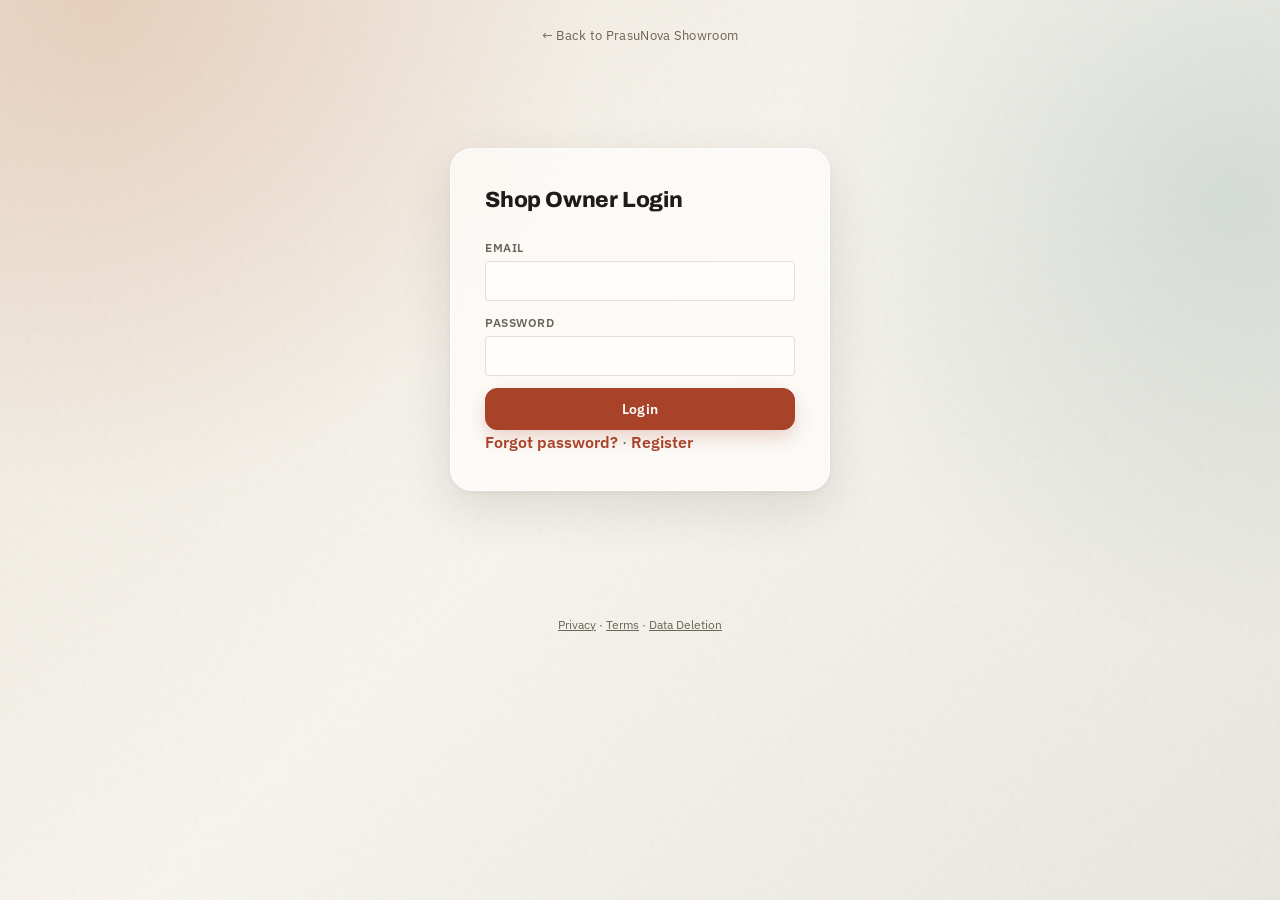
==== commit dbc73cb4: "feat: unify homepage, auth, and admin pages under the /s/ glass theme - Homepage: drop duplicate tok" ====
--- a/docs/admin/index.html
+++ b/docs/admin/index.html
@@ -6,35 +6,20 @@
   <title>Admin — PrasuNova Showroom</title>
   <meta name="description" content="Manage your tile showroom catalog. Upload tiles, view your showroom link, and manage your shop." />
   <link rel="icon" href="data:image/svg+xml,%3Csvg xmlns='http://www.w3.org/2000/svg' viewBox='0 0 64 64'%3E%3Crect width='64' height='64' rx='14' fill='%23A8432A'/%3E%3Ctext x='32' y='44' font-family='Arial,Helvetica,sans-serif' font-size='30' font-weight='700' fill='%23F1EFEA' text-anchor='middle'%3EPN%3C/text%3E%3C/svg%3E" />
-  <link rel="preconnect" href="https://fonts.googleapis.com" />
-  <link rel="preconnect" href="https://fonts.gstatic.com" crossorigin />
-  <link href="https://fonts.googleapis.com/css2?family=Outfit:wght@300;400;500;600;700;800&display=swap" rel="stylesheet" />
   <link rel="stylesheet" href="../styles.css" />
   <style>
-    .admin-wrap { max-width:900px; margin:40px auto; padding:0 20px; }
-    .admin-header { display:flex; justify-content:space-between; align-items:center; margin-bottom:24px; }
-    .tile-admin-grid { display:grid; grid-template-columns:repeat(auto-fill,minmax(180px,1fr)); gap:16px; }
-    .tile-admin-card { border:1px solid var(--border); border-radius:8px; overflow:hidden; }
-    .tile-admin-card img { width:100%; height:120px; object-fit:cover; }
+    .tile-admin-grid { display:grid; grid-template-columns:repeat(auto-fill,minmax(160px,1fr)); gap:14px; }
+    .tile-admin-card { overflow:hidden; }
+    .tile-admin-card img { width:100%; height:110px; object-fit:cover; display:block; }
     .tile-admin-info { padding:10px; font-size:13px; }
     .tile-admin-info strong { display:block; margin-bottom:4px; }
-    .btn-delete { background:none; border:none; color:#e55; cursor:pointer; font-size:12px; }
-    .upload-form { border:1px solid var(--border); border-radius:8px; padding:20px; margin-bottom:32px; }
-    .upload-form h3 { margin-top:0; }
     .form-row { margin-bottom:12px; display:flex; flex-direction:column; gap:4px; }
-    .form-row label { font-size:13px; color:var(--muted); }
-    .form-row input, .form-row select { padding:8px; border:1px solid var(--border); border-radius:4px; font-size:14px; }
-    .login-wrap { max-width:360px; margin:80px auto; padding:32px; border:1px solid var(--border); border-radius:12px; }
-    .login-wrap h2 { margin-top:0; text-align:center; }
-    .login-wrap .form-row input { width:100%; box-sizing:border-box; }
-    .login-links { font-size:13px; text-align:center; margin-top:12px; }
-    .login-links a { color:var(--brand-primary); text-decoration:none; }
-    #login-error { color:#e55; font-size:13px; text-align:center; min-height:18px; }
+    .form-row input, .form-row select { width:100%; box-sizing:border-box; }
   </style>
 </head>
-<body>
-<div style="text-align:center;padding:20px 0 0;">
-  <a href="/" style="font-size:13px;color:var(--muted);text-decoration:none;letter-spacing:0.5px;">← Back to PrasuNova Showroom</a>
+<body class="auth-glass admin-glass">
+<div class="back-link-wrap">
+  <a href="/" class="back-link">← Back to PrasuNova Showroom</a>
 </div>
 <div id="login-section">
   <div class="login-wrap">
@@ -42,7 +27,7 @@
     <div class="form-row"><label>Email</label><input id="login-email" type="email" autocomplete="email" /></div>
     <div class="form-row"><label>Password</label><input id="login-password" type="password" autocomplete="current-password" /></div>
     <p id="login-error"></p>
-    <button id="btn-login" class="btn-primary" style="width:100%">Login</button>
+    <button id="btn-login" class="btn-primary full-width">Login</button>
     <div class="login-links">
       <a href="forgot-password.html">Forgot password?</a> · <a href="register.html">Register</a>
     </div>
@@ -50,15 +35,35 @@
 </div>
 
 <div id="admin-section" class="admin-wrap" style="display:none">
-  <div class="admin-header">
-    <div>
-      <strong id="admin-shop-name"></strong>
-      <span id="admin-slug" style="font-size:13px;color:var(--muted);margin-left:8px"></span>
-    </div>
+  <div class="admin-topbar">
+    <span class="admin-topbar-brand">PrasuNova Showroom</span>
     <button id="btn-logout" class="icon-btn">Logout</button>
   </div>
 
-  <div class="upload-form">
+  <div class="glass-card">
+    <div class="profile-card-head">
+      <div class="profile-avatar">PN</div>
+      <div>
+        <div class="profile-shop-name" id="admin-shop-name"></div>
+        <span class="profile-plan-badge" id="admin-plan"></span>
+      </div>
+    </div>
+    <div class="profile-rows">
+      <div class="profile-row"><span>Email</span><strong id="admin-email"></strong></div>
+      <div class="profile-row"><span>Showroom link</span><strong id="admin-slug"></strong></div>
+    </div>
+    <div class="profile-edit-row">
+      <input id="edit-shop-name" type="text" placeholder="Shop name" />
+      <button id="btn-save-shop-name" class="icon-btn">Save</button>
+    </div>
+    <div class="profile-actions">
+      <button id="btn-export-data" class="icon-btn">Download my data</button>
+      <button id="btn-delete-account" class="btn-delete">Delete my account</button>
+      <span class="profile-hint">Permanently removed after 30 days.</span>
+    </div>
+  </div>
+
+  <div class="upload-form glass-card">
     <h3>Add Tile</h3>
     <div class="form-row"><label>Name</label><input id="tile-name" type="text" placeholder="e.g. Carrara White" /></div>
     <div class="form-row">
@@ -69,6 +74,7 @@
         <option value="vitrified">Vitrified</option>
         <option value="ceramic">Ceramic</option>
         <option value="anti_skid">Anti-skid</option>
+        <option value="wooden">Wooden</option>
       </select>
     </div>
     <div class="form-row"><label>Finish (optional)</label><input id="tile-finish" type="text" placeholder="e.g. Polished" /></div>
@@ -78,24 +84,9 @@
     <button id="btn-upload-tile" class="btn-primary">Upload Tile</button>
   </div>
 
-  <h3>Your Tiles <span id="tiles-count" style="font-size:14px;color:var(--muted)"></span></h3>
-  <div id="tile-admin-grid" class="tile-admin-grid"></div>
-
-  <hr style="margin:32px 0;border:none;border-top:1px solid var(--border)" />
-  <h3>Account &amp; Privacy</h3>
-  <div class="form-row">
-    <label>Shop name</label>
-    <div style="display:flex;gap:8px">
-      <input id="edit-shop-name" type="text" style="flex:1" />
-      <button id="btn-save-shop-name" class="icon-btn">Save</button>
-    </div>
-  </div>
-  <div class="form-row">
-    <button id="btn-export-data" class="icon-btn">Download my data (JSON)</button>
-  </div>
-  <div class="form-row">
-    <button id="btn-delete-account" class="btn-delete" style="font-size:14px">Delete my account</button>
-    <span style="font-size:12px;color:var(--muted)">Soft-deleted for 30 days, then permanently removed.</span>
+  <div class="tiles-section glass-card">
+    <h3>Your Tiles <span id="tiles-count" style="font-size:14px;color:var(--muted)"></span></h3>
+    <div id="tile-admin-grid" class="tile-admin-grid"></div>
   </div>
 </div>
 
--- a/docs/styles.css
+++ b/docs/styles.css
@@ -454,3 +454,241 @@
   .modal { padding: 26px; }
   .viewer-toolbar { flex-wrap: wrap; }
 }
+
+/* ======================================================================
+   SHOWROOM VISUAL REFRESH
+   Scoped to /s/ only: the application behaviour remains entirely in JS.
+   ====================================================================== */
+.showroom-app {
+  --glass: rgba(255, 255, 255, 0.66);
+  --glass-strong: rgba(255, 255, 255, 0.84);
+  --glass-border: rgba(255, 255, 255, 0.72);
+  --ambient-shadow: 0 18px 50px rgba(50, 37, 25, 0.12), 0 2px 8px rgba(50, 37, 25, 0.05);
+  --soft-ease: cubic-bezier(.22, 1, .36, 1);
+  background:
+    radial-gradient(circle at 8% 0%, rgba(214, 154, 118, 0.32), transparent 31rem),
+    radial-gradient(circle at 96% 22%, rgba(117, 158, 148, 0.23), transparent 28rem),
+    linear-gradient(135deg, #eee8dd 0%, #f7f4ee 48%, #e9e7e0 100%);
+  min-height: 100vh;
+}
+.showroom-app::before {
+  content: ""; position: fixed; inset: 0; z-index: -1; pointer-events: none; opacity: .22;
+  background-image: url("data:image/svg+xml,%3Csvg viewBox='0 0 180 180' xmlns='http://www.w3.org/2000/svg'%3E%3Cfilter id='n'%3E%3CfeTurbulence type='fractalNoise' baseFrequency='.9' numOctaves='4' stitchTiles='stitch'/%3E%3C/filter%3E%3Crect width='100%25' height='100%25' filter='url(%23n)' opacity='.22'/%3E%3C/svg%3E");
+}
+.showroom-app .app-header {
+  height: 76px; padding: 0 clamp(18px, 3vw, 44px);
+  background: rgba(248, 246, 241, 0.64); border-bottom-color: rgba(255,255,255,.68);
+  box-shadow: 0 8px 24px rgba(44, 35, 26, .05); backdrop-filter: blur(22px) saturate(150%);
+}
+.showroom-app .logo-badge {
+  width: 42px; height: 42px; border-radius: 14px;
+  background: linear-gradient(145deg, #34312d, #171614);
+  box-shadow: inset 0 1px rgba(255,255,255,.18), 0 8px 18px rgba(30,28,25,.2);
+}
+.showroom-app .logo-name { font-size: 16px; letter-spacing: -.3px; }
+.showroom-app .logo-tag { color: var(--kota); font-size: 9px; }
+.showroom-app .header-nav {
+  padding: 4px; border: 1px solid rgba(255,255,255,.78); border-radius: 14px;
+  background: rgba(255,255,255,.38); box-shadow: inset 0 1px rgba(255,255,255,.65);
+}
+.showroom-app .nav-tab { border-radius: 10px; padding: 8px 14px; }
+.showroom-app .nav-tab.active { background: rgba(255,255,255,.82); box-shadow: 0 3px 9px rgba(38,30,24,.1); }
+.showroom-app .app-body {
+  width: 100%; max-width: none; min-height: calc(100vh - 76px);
+  grid-template-columns: minmax(0, 1fr) 344px; gap: 16px;
+  padding: 16px clamp(12px, 1.5vw, 24px) 24px;
+}
+.showroom-app .app-main, .showroom-app .tile-sidebar {
+  background: var(--glass); border: 1px solid var(--glass-border); box-shadow: var(--ambient-shadow);
+  backdrop-filter: blur(22px) saturate(145%);
+}
+.showroom-app .app-main { border-radius: 22px; }
+.showroom-app .tile-sidebar { border-radius: 22px; top: 98px; max-height: calc(100vh - 122px); }
+.showroom-app .tab-row { padding: 18px 20px; border-bottom-color: rgba(87,69,48,.10); }
+.showroom-app .filter-btn, .showroom-app .tab-btn, .showroom-app .surface-btn {
+  background: rgba(255,255,255,.34); border-color: rgba(94,74,55,.12); padding: 7px 14px;
+}
+.showroom-app .filter-btn:hover, .showroom-app .tab-btn:hover, .showroom-app .surface-btn:hover {
+  background: rgba(255,255,255,.76); border-color: rgba(168,67,42,.36); transform: translateY(-1px);
+}
+.showroom-app .filter-btn.active, .showroom-app .tab-btn.active, .showroom-app .surface-btn.active {
+  background: linear-gradient(135deg, #292623, #403a34); border-color: #292623; box-shadow: 0 4px 12px rgba(30,28,25,.16);
+}
+.showroom-app .room-grid { gap: 18px; padding: 22px; }
+.showroom-app .room-card {
+  border-radius: 16px; border-color: rgba(255,255,255,.65); background: rgba(255,255,255,.5);
+  box-shadow: 0 5px 16px rgba(47,37,27,.06); transition: transform .45s var(--soft-ease), box-shadow .45s var(--soft-ease), border-color .3s ease;
+  animation: showroom-card-in .56s var(--soft-ease) both;
+}
+.showroom-app .room-card:nth-child(2) { animation-delay: .05s; }
+.showroom-app .room-card:nth-child(3) { animation-delay: .1s; }
+.showroom-app .room-card:nth-child(4) { animation-delay: .15s; }
+.showroom-app .room-card:nth-child(5) { animation-delay: .2s; }
+.showroom-app .room-card:nth-child(6) { animation-delay: .25s; }
+.showroom-app .room-card:hover { border-color: rgba(168,67,42,.48); transform: translateY(-7px) scale(1.012); box-shadow: 0 18px 32px rgba(50,37,25,.16); }
+.showroom-app .room-card img { transition: transform .7s var(--soft-ease), filter .5s ease; }
+.showroom-app .room-card:hover img { transform: scale(1.055); filter: saturate(1.08) contrast(1.02); }
+.showroom-app .room-card-info { padding: 14px 15px; background: linear-gradient(135deg, rgba(255,255,255,.82), rgba(255,255,255,.52)); }
+.showroom-app .room-card-name { font-size: 14px; }
+.showroom-app .room-card-badge { background: rgba(31,29,26,.78); backdrop-filter: blur(10px); }
+.showroom-app .viewer-toolbar { padding: 16px 20px; border-bottom-color: rgba(87,69,48,.1); background: rgba(255,255,255,.32); }
+.showroom-app .back-btn, .showroom-app .action-btn.secondary {
+  background: rgba(255,255,255,.5); border-color: rgba(255,255,255,.78); box-shadow: inset 0 1px rgba(255,255,255,.7);
+}
+.showroom-app .back-btn:hover, .showroom-app .action-btn.secondary:hover { background: rgba(255,255,255,.88); transform: translateY(-1px); }
+.showroom-app .canvas-wrapper {
+  min-height: 430px; padding: clamp(14px, 2.5vw, 30px);
+  background: radial-gradient(circle at 50% 0%, #5b5550, #252321 73%);
+}
+.showroom-app .canvas-wrapper::after {
+  content: ""; position: absolute; inset: 0; pointer-events: none;
+  background: linear-gradient(120deg, rgba(255,255,255,.09), transparent 32%, transparent 70%, rgba(0,0,0,.16));
+}
+.showroom-app #tile-canvas { border-radius: 12px; box-shadow: 0 18px 36px rgba(0,0,0,.42); position: relative; z-index: 1; }
+.showroom-app .viewer-actions { border-top-color: rgba(87,69,48,.1); background: rgba(255,255,255,.26); }
+.showroom-app .action-btn.primary { border-radius: 12px; box-shadow: 0 8px 16px rgba(168,67,42,.22); }
+.showroom-app .sidebar-header { padding: 20px 18px 6px; }
+.showroom-app .sidebar-header h2 { font-size: 16px; letter-spacing: -.25px; }
+.showroom-app .tile-grid { gap: 7px; padding: 10px 12px 18px; }
+.showroom-app .tile-card { padding: 9px; border-radius: 13px; border-color: transparent; }
+.showroom-app .tile-card:hover { background: rgba(255,255,255,.7); border-color: rgba(255,255,255,.8); transform: translateX(-2px); }
+.showroom-app .tile-card.selected { background: linear-gradient(135deg, rgba(168,67,42,.15), rgba(255,255,255,.7)); border-color: rgba(168,67,42,.42); box-shadow: 0 6px 16px rgba(108,56,36,.1); }
+.showroom-app .tile-thumb { width: 52px; height: 52px; border-radius: 10px; box-shadow: 0 3px 8px rgba(42,33,26,.12); }
+.showroom-app .tile-price { color: var(--accent-deep); }
+.showroom-app .modal-overlay { background: rgba(35,31,27,.48); backdrop-filter: blur(14px) saturate(125%); }
+.showroom-app .modal { border-radius: 22px; background: rgba(255,255,255,.84); border-color: rgba(255,255,255,.72); box-shadow: 0 26px 80px rgba(20,17,14,.3); backdrop-filter: blur(24px); animation: showroom-modal-in .42s var(--soft-ease) both; }
+.showroom-app .file-drop-zone { border-radius: 15px; background: rgba(255,255,255,.45); border-color: rgba(95,73,54,.22); }
+.showroom-app .file-drop-zone:hover, .showroom-app .file-drop-zone.drag-over { transform: scale(1.01); box-shadow: 0 12px 25px rgba(168,67,42,.1); }
+.showroom-app .toast { border-radius: 14px; background: rgba(31,29,26,.9); border-color: rgba(255,255,255,.14); backdrop-filter: blur(12px); animation: showroom-toast-in .35s var(--soft-ease); }
+.showroom-app .app-footer { color: rgba(65,55,46,.72); }
+@keyframes showroom-card-in { from { opacity: 0; transform: translateY(18px) scale(.98); } to { opacity: 1; transform: none; } }
+@keyframes showroom-modal-in { from { opacity: 0; transform: translateY(18px) scale(.96); } to { opacity: 1; transform: none; } }
+@keyframes showroom-toast-in { from { opacity: 0; transform: translate(-50%, 16px) scale(.96); } to { opacity: 1; transform: translateX(-50%) scale(1); } }
+@media (max-width: 900px) {
+  .showroom-app .app-body { grid-template-columns: 1fr; padding-top: 12px; }
+  .showroom-app .tile-sidebar { max-height: 370px; }
+}
+@media (max-width: 600px) {
+  .showroom-app .app-header { height: 68px; }
+  .showroom-app .logo-text { display: none; }
+  .showroom-app .nav-tab { padding: 7px 10px; font-size: 12px; }
+  .showroom-app .app-body { gap: 12px; padding: 8px 8px 18px; }
+  .showroom-app .app-main, .showroom-app .tile-sidebar { border-radius: 18px; }
+  .showroom-app .room-grid { gap: 12px; padding: 14px; }
+  .showroom-app .room-card-info { padding: 10px; }
+  .showroom-app .canvas-wrapper { min-height: 300px; }
+  .showroom-app .tile-sidebar { max-height: 330px; }
+  .showroom-app .viewer-toolbar { gap: 10px; padding: 12px; }
+  .showroom-app .viewer-actions { padding: 12px; }
+}
+@media (prefers-reduced-motion: reduce) {
+  .showroom-app *, .showroom-app *::before, .showroom-app *::after { animation-duration: .01ms !important; animation-iteration-count: 1 !important; scroll-behavior: auto !important; transition-duration: .01ms !important; }
+}
+
+/* ======================================================================
+   SITE-WIDE GLASS THEME
+   Same visual language as .showroom-app (/s/), extended to the marketing
+   homepage and the auth / admin pages. Structural behaviour stays in JS;
+   this only ever adds classes and restyles existing selectors.
+   ====================================================================== */
+.site-glass, .auth-glass {
+  --glass: rgba(255, 255, 255, 0.66);
+  --glass-strong: rgba(255, 255, 255, 0.84);
+  --glass-border: rgba(255, 255, 255, 0.72);
+  --ambient-shadow: 0 18px 50px rgba(50, 37, 25, 0.12), 0 2px 8px rgba(50, 37, 25, 0.05);
+  --soft-ease: cubic-bezier(.22, 1, .36, 1);
+  background:
+    radial-gradient(circle at 8% 0%, rgba(214, 154, 118, 0.32), transparent 31rem),
+    radial-gradient(circle at 96% 22%, rgba(117, 158, 148, 0.23), transparent 28rem),
+    linear-gradient(135deg, #eee8dd 0%, #f7f4ee 48%, #e9e7e0 100%);
+  min-height: 100vh;
+}
+.site-glass::before, .auth-glass::before {
+  content: ""; position: fixed; inset: 0; z-index: -1; pointer-events: none; opacity: .22;
+  background-image: url("data:image/svg+xml,%3Csvg viewBox='0 0 180 180' xmlns='http://www.w3.org/2000/svg'%3E%3Cfilter id='n'%3E%3CfeTurbulence type='fractalNoise' baseFrequency='.9' numOctaves='4' stitchTiles='stitch'/%3E%3C/filter%3E%3Crect width='100%25' height='100%25' filter='url(%23n)' opacity='.22'/%3E%3C/svg%3E");
+}
+
+/* ─── AUTH CARD (login / register / forgot-password) ─── */
+.auth-glass { display: flex; flex-direction: column; }
+.auth-glass .back-link-wrap { text-align: center; padding: 22px 0 0; }
+.auth-glass .back-link {
+  font-size: 13px; color: var(--muted); text-decoration: none; letter-spacing: 0.3px;
+  padding: 6px 14px; border-radius: 100px; transition: var(--transition);
+}
+.auth-glass .back-link:hover { color: var(--ink); background: rgba(255,255,255,.5); }
+.auth-glass .auth-wrap, .auth-glass .login-wrap {
+  background: var(--glass) !important; border: 1px solid var(--glass-border) !important;
+  box-shadow: var(--ambient-shadow) !important; backdrop-filter: blur(24px) saturate(150%);
+  border-radius: 22px !important; animation: showroom-modal-in .45s var(--soft-ease) both;
+}
+.auth-glass .form-row input, .auth-glass .form-row select {
+  background: rgba(255,255,255,.55); border-color: rgba(94,74,55,.16);
+}
+.auth-glass .form-row input:focus { background: rgba(255,255,255,.85); }
+.auth-glass .btn-primary { border-radius: 12px; box-shadow: 0 8px 18px rgba(168,67,42,.22); }
+.auth-glass footer { color: rgba(65,55,46,.72); background: transparent; }
+
+/* ─── ADMIN DASHBOARD ─── */
+.admin-glass .admin-wrap { max-width: 760px; margin: 0 auto; padding: 28px 20px 60px; }
+.admin-glass .admin-topbar {
+  display: flex; align-items: center; justify-content: space-between;
+  margin-bottom: 22px;
+}
+.admin-glass .admin-topbar-brand { font-family: var(--font-display); font-weight: 800; font-size: 15px; color: var(--ink); }
+.admin-glass .glass-card {
+  background: var(--glass); border: 1px solid var(--glass-border) !important;
+  box-shadow: var(--ambient-shadow); backdrop-filter: blur(22px) saturate(145%);
+  border-radius: 20px; padding: 24px; margin-bottom: 22px;
+}
+.admin-glass .profile-card-head { display: flex; align-items: center; gap: 14px; margin-bottom: 18px; }
+.admin-glass .profile-avatar {
+  width: 48px; height: 48px; border-radius: 14px; flex-shrink: 0;
+  background: linear-gradient(145deg, #34312d, #171614);
+  display: flex; align-items: center; justify-content: center;
+  font-family: var(--font-display); font-weight: 800; font-size: 14px; color: var(--bg);
+  box-shadow: inset 0 1px rgba(255,255,255,.18), 0 8px 18px rgba(30,28,25,.2);
+}
+.admin-glass .profile-shop-name { font-family: var(--font-display); font-weight: 800; font-size: 19px; color: var(--ink); }
+.admin-glass .profile-plan-badge {
+  display: inline-block; margin-top: 3px; font-family: var(--font-mono); font-size: 10.5px;
+  font-weight: 600; letter-spacing: 0.4px; text-transform: uppercase;
+  color: var(--accent); background: var(--accent-tint); padding: 2px 9px; border-radius: 100px;
+}
+.admin-glass .profile-rows { border-top: 1px solid rgba(94,74,55,.14); padding-top: 14px; margin-bottom: 18px; }
+.admin-glass .profile-row {
+  display: flex; align-items: baseline; justify-content: space-between; gap: 12px;
+  padding: 7px 0; font-size: 13.5px;
+}
+.admin-glass .profile-row span { color: var(--muted); }
+.admin-glass .profile-row strong { color: var(--ink); font-weight: 600; font-family: var(--font-mono); font-size: 12.5px; text-align: right; word-break: break-all; }
+.admin-glass .profile-edit-row { display: flex; gap: 8px; margin-bottom: 18px; }
+.admin-glass .profile-edit-row input { flex: 1; }
+.admin-glass .profile-actions { display: flex; align-items: center; gap: 14px; flex-wrap: wrap; padding-top: 14px; border-top: 1px solid rgba(94,74,55,.14); }
+.admin-glass .profile-hint { font-size: 12px; color: var(--muted); }
+.admin-glass .upload-form, .admin-glass .tiles-section { background: transparent; }
+.admin-glass .upload-form.glass-card h3, .admin-glass .tiles-section h3 { margin-top: 0 !important; }
+.admin-glass .tile-admin-card { background: rgba(255,255,255,.5) !important; border-color: var(--glass-border) !important; border-radius: 14px !important; }
+.admin-glass .form-row input, .admin-glass .form-row select { background: rgba(255,255,255,.55); border-color: rgba(94,74,55,.16); }
+.admin-glass .login-wrap { max-width: 380px; margin: 100px auto; padding: 34px; }
+
+/* ─── HOMEPAGE SHELL ─── */
+.site-glass .nav {
+  background: rgba(248, 246, 241, 0.66) !important; backdrop-filter: blur(22px) saturate(150%) !important;
+  border-bottom-color: rgba(255,255,255,.68) !important; box-shadow: 0 8px 24px rgba(44,35,26,.05);
+}
+.site-glass .nav-inner, .site-glass .hero, .site-glass .section-inner, .site-glass .footer-inner {
+  max-width: none !important;
+}
+.site-glass .swatch-board, .site-glass .step-card, .site-glass .pricing-card, .site-glass .trust-strip {
+  background: var(--glass); border-color: var(--glass-border) !important;
+  backdrop-filter: blur(20px) saturate(140%); box-shadow: var(--ambient-shadow);
+}
+.site-glass .steps-grid, .site-glass .features-grid { background: rgba(94,74,55,.12) !important; }
+.site-glass .step-card { border-radius: 18px; }
+.site-glass .step-card:hover { background: var(--glass-strong) !important; transform: translateY(-3px); transition: var(--transition); }
+.site-glass .pricing-card { border-radius: 18px; background: rgba(255,255,255,.44); }
+.site-glass .pricing-card.featured { background: var(--glass-strong); border-color: rgba(41,38,35,.5) !important; }
+.site-glass .trust-strip { border-radius: 18px; margin: 0 clamp(16px, 3vw, 44px); border: 1px solid var(--glass-border); }
+.site-glass .cta-strip { background: linear-gradient(135deg, #292623, #171614); border-radius: 28px; margin: 0 clamp(16px, 3vw, 44px) 40px; }
+.site-glass footer { background: transparent; }
+
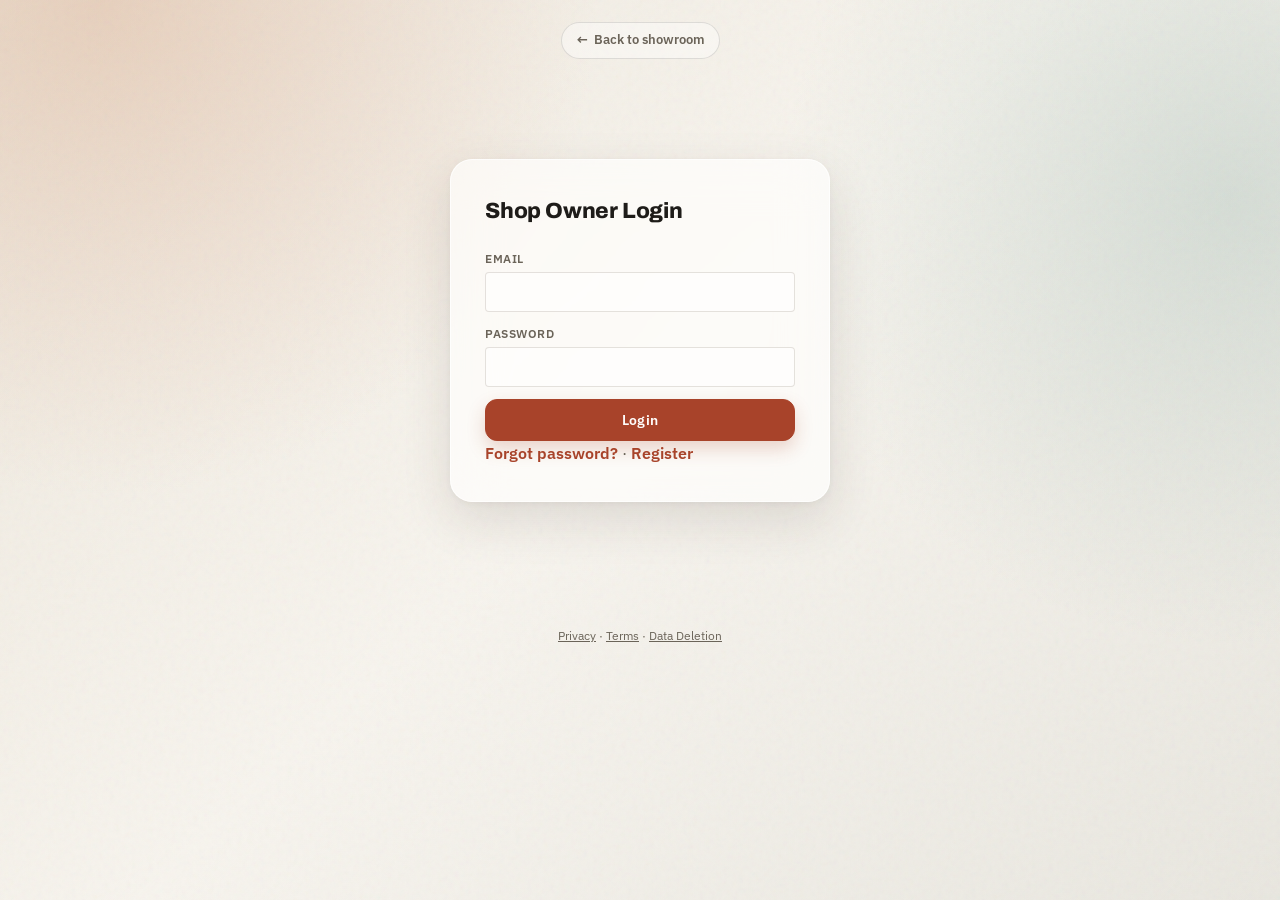
==== commit f31c9fab: "feat: full-width admin dashboard, instant-login UX, real hero images - Admin: sticky top bar (shop/l" ====
--- a/docs/admin/index.html
+++ b/docs/admin/index.html
@@ -8,9 +8,6 @@
   <link rel="icon" href="data:image/svg+xml,%3Csvg xmlns='http://www.w3.org/2000/svg' viewBox='0 0 64 64'%3E%3Crect width='64' height='64' rx='14' fill='%23A8432A'/%3E%3Ctext x='32' y='44' font-family='Arial,Helvetica,sans-serif' font-size='30' font-weight='700' fill='%23F1EFEA' text-anchor='middle'%3EPN%3C/text%3E%3C/svg%3E" />
   <link rel="stylesheet" href="../styles.css" />
   <style>
-    .tile-admin-grid { display:grid; grid-template-columns:repeat(auto-fill,minmax(160px,1fr)); gap:14px; }
-    .tile-admin-card { overflow:hidden; }
-    .tile-admin-card img { width:100%; height:110px; object-fit:cover; display:block; }
     .tile-admin-info { padding:10px; font-size:13px; }
     .tile-admin-info strong { display:block; margin-bottom:4px; }
     .form-row { margin-bottom:12px; display:flex; flex-direction:column; gap:4px; }
@@ -18,10 +15,10 @@
   </style>
 </head>
 <body class="auth-glass admin-glass">
-<div class="back-link-wrap">
-  <a href="/" class="back-link">← Back to PrasuNova Showroom</a>
-</div>
 <div id="login-section">
+  <div class="back-link-wrap">
+    <a href="/" class="back-btn"><span class="back-btn-arrow">←</span><span class="back-btn-full">Back to showroom</span><span class="back-btn-short">Showroom</span></a>
+  </div>
   <div class="login-wrap">
     <h2>Shop Owner Login</h2>
     <div class="form-row"><label>Email</label><input id="login-email" type="email" autocomplete="email" /></div>
@@ -34,23 +31,59 @@
   </div>
 </div>
 
-<div id="admin-section" class="admin-wrap" style="display:none">
-  <div class="admin-topbar">
-    <span class="admin-topbar-brand">PrasuNova Showroom</span>
-    <button id="btn-logout" class="icon-btn">Logout</button>
+<div id="admin-loading" class="admin-loading" style="display:none">
+  <div class="spinner"></div>
+</div>
+
+<div id="admin-section" class="admin-shell" style="display:none">
+  <header class="admin-header-bar">
+    <div class="admin-header-left">
+      <a href="/" class="back-btn"><span class="back-btn-arrow">←</span><span class="back-btn-full">Back to showroom</span><span class="back-btn-short">Showroom</span></a>
+      <div>
+        <div class="admin-header-shop" id="admin-shop-name"></div>
+        <a class="admin-header-link" id="admin-slug" href="#" target="_blank" rel="noopener"></a>
+      </div>
+    </div>
+    <div class="admin-header-right">
+      <span class="profile-plan-badge" id="admin-plan"></span>
+      <button id="btn-logout" class="icon-btn">Logout</button>
+    </div>
+  </header>
+
+  <div class="admin-workspace">
+    <aside class="admin-sidebar glass-card">
+      <h3>Add Tile</h3>
+      <div class="form-row"><label>Name</label><input id="tile-name" type="text" placeholder="e.g. Carrara White" /></div>
+      <div class="form-row">
+        <label>Category</label>
+        <select id="tile-category">
+          <option value="marble">Marble</option>
+          <option value="granite">Granite</option>
+          <option value="vitrified">Vitrified</option>
+          <option value="ceramic">Ceramic</option>
+          <option value="anti_skid">Anti-skid</option>
+          <option value="wooden">Wooden</option>
+        </select>
+      </div>
+      <div class="form-row"><label>Finish (optional)</label><input id="tile-finish" type="text" placeholder="e.g. Polished" /></div>
+      <div class="form-row"><label>Price per sqft (₹)</label><input id="tile-price" type="number" min="0" step="0.01" value="0" /></div>
+      <div class="form-row"><label>Image</label><input id="tile-image" type="file" accept="image/*" /></div>
+      <p id="upload-error" style="color:#e55;font-size:13px;min-height:18px"></p>
+      <button id="btn-upload-tile" class="btn-primary full-width">Upload Tile</button>
+    </aside>
+
+    <section class="admin-catalogue glass-card">
+      <div class="admin-catalogue-head">
+        <h3>Your Tiles <span id="tiles-count" style="font-size:14px;color:var(--muted)"></span></h3>
+      </div>
+      <div id="tile-admin-grid" class="tile-admin-grid"></div>
+    </section>
   </div>
 
-  <div class="glass-card">
-    <div class="profile-card-head">
-      <div class="profile-avatar">PN</div>
-      <div>
-        <div class="profile-shop-name" id="admin-shop-name"></div>
-        <span class="profile-plan-badge" id="admin-plan"></span>
-      </div>
-    </div>
+  <div class="admin-account glass-card">
+    <h3>Account &amp; Privacy</h3>
     <div class="profile-rows">
       <div class="profile-row"><span>Email</span><strong id="admin-email"></strong></div>
-      <div class="profile-row"><span>Showroom link</span><strong id="admin-slug"></strong></div>
     </div>
     <div class="profile-edit-row">
       <input id="edit-shop-name" type="text" placeholder="Shop name" />
@@ -62,35 +95,15 @@
       <span class="profile-hint">Permanently removed after 30 days.</span>
     </div>
   </div>
-
-  <div class="upload-form glass-card">
-    <h3>Add Tile</h3>
-    <div class="form-row"><label>Name</label><input id="tile-name" type="text" placeholder="e.g. Carrara White" /></div>
-    <div class="form-row">
-      <label>Category</label>
-      <select id="tile-category">
-        <option value="marble">Marble</option>
-        <option value="granite">Granite</option>
-        <option value="vitrified">Vitrified</option>
-        <option value="ceramic">Ceramic</option>
-        <option value="anti_skid">Anti-skid</option>
-        <option value="wooden">Wooden</option>
-      </select>
-    </div>
-    <div class="form-row"><label>Finish (optional)</label><input id="tile-finish" type="text" placeholder="e.g. Polished" /></div>
-    <div class="form-row"><label>Price per sqft (₹)</label><input id="tile-price" type="number" min="0" step="0.01" value="0" /></div>
-    <div class="form-row"><label>Image</label><input id="tile-image" type="file" accept="image/*" /></div>
-    <p id="upload-error" style="color:#e55;font-size:13px;min-height:18px"></p>
-    <button id="btn-upload-tile" class="btn-primary">Upload Tile</button>
-  </div>
-
-  <div class="tiles-section glass-card">
-    <h3>Your Tiles <span id="tiles-count" style="font-size:14px;color:var(--muted)"></span></h3>
-    <div id="tile-admin-grid" class="tile-admin-grid"></div>
-  </div>
 </div>
 
 <div id="toast" class="toast hidden"></div>
+<script>
+  if (localStorage.getItem('showroom_admin_token')) {
+    document.getElementById('login-section').style.display = 'none';
+    document.getElementById('admin-loading').style.display = 'flex';
+  }
+</script>
 <script type="module" src="app.js"></script>
 <footer style="text-align:center;padding:24px;font-size:12px;color:var(--muted)">
   <a href="/privacy.html">Privacy</a> · <a href="/terms.html">Terms</a> · <a href="/data-deletion.html">Data Deletion</a>
--- a/docs/styles.css
+++ b/docs/styles.css
@@ -608,14 +608,23 @@
   background-image: url("data:image/svg+xml,%3Csvg viewBox='0 0 180 180' xmlns='http://www.w3.org/2000/svg'%3E%3Cfilter id='n'%3E%3CfeTurbulence type='fractalNoise' baseFrequency='.9' numOctaves='4' stitchTiles='stitch'/%3E%3C/filter%3E%3Crect width='100%25' height='100%25' filter='url(%23n)' opacity='.22'/%3E%3C/svg%3E");
 }
 
+/* ─── BACK BUTTON (shared component — used everywhere a "back to showroom"
+   affordance is needed: auth pages, admin header, legal pages) ─── */
+.back-btn {
+  display: inline-flex; align-items: center; gap: 6px;
+  font-family: var(--font-body); font-size: 13px; font-weight: 600; color: var(--muted);
+  text-decoration: none; padding: 7px 14px; border-radius: 100px;
+  border: 1px solid var(--border); background: rgba(255,255,255,.4);
+  transition: var(--transition); flex-shrink: 0;
+}
+.back-btn:hover { color: var(--ink); background: rgba(255,255,255,.75); border-color: var(--border-strong); }
+.back-btn-arrow { font-size: 14px; line-height: 1; }
+.back-btn-short { display: none; }
+@media (max-width: 480px) { .back-btn-full { display: none; } .back-btn-short { display: inline; } }
+
 /* ─── AUTH CARD (login / register / forgot-password) ─── */
 .auth-glass { display: flex; flex-direction: column; }
 .auth-glass .back-link-wrap { text-align: center; padding: 22px 0 0; }
-.auth-glass .back-link {
-  font-size: 13px; color: var(--muted); text-decoration: none; letter-spacing: 0.3px;
-  padding: 6px 14px; border-radius: 100px; transition: var(--transition);
-}
-.auth-glass .back-link:hover { color: var(--ink); background: rgba(255,255,255,.5); }
 .auth-glass .auth-wrap, .auth-glass .login-wrap {
   background: var(--glass) !important; border: 1px solid var(--glass-border) !important;
   box-shadow: var(--ambient-shadow) !important; backdrop-filter: blur(24px) saturate(150%);
@@ -629,30 +638,43 @@
 .auth-glass footer { color: rgba(65,55,46,.72); background: transparent; }
 
 /* ─── ADMIN DASHBOARD ─── */
-.admin-glass .admin-wrap { max-width: 760px; margin: 0 auto; padding: 28px 20px 60px; }
-.admin-glass .admin-topbar {
-  display: flex; align-items: center; justify-content: space-between;
-  margin-bottom: 22px;
-}
-.admin-glass .admin-topbar-brand { font-family: var(--font-display); font-weight: 800; font-size: 15px; color: var(--ink); }
+.admin-loading { min-height: 100vh; display: flex; align-items: center; justify-content: center; }
+.admin-glass .admin-shell { max-width: none; margin: 0; padding: 0 0 48px; }
+.admin-glass .admin-header-bar {
+  position: sticky; top: 0; z-index: 50; display: flex; align-items: center; justify-content: space-between;
+  gap: 16px; padding: 14px clamp(12px, 3vw, 32px); margin-bottom: 20px;
+  background: rgba(248, 246, 241, 0.7); backdrop-filter: blur(22px) saturate(150%);
+  border-bottom: 1px solid rgba(255,255,255,.68); box-shadow: 0 8px 24px rgba(44,35,26,.05);
+}
+.admin-glass .admin-header-left { display: flex; align-items: center; gap: 14px; min-width: 0; }
+.admin-glass .admin-header-shop { font-family: var(--font-display); font-weight: 800; font-size: 16px; color: var(--ink); white-space: nowrap; overflow: hidden; text-overflow: ellipsis; }
+.admin-glass .admin-header-link { font-family: var(--font-mono); font-size: 11.5px; color: var(--muted); text-decoration: none; word-break: break-all; }
+.admin-glass .admin-header-link:hover { color: var(--accent); }
+.admin-glass .admin-header-right { display: flex; align-items: center; gap: 10px; flex-shrink: 0; }
+
+.admin-glass .admin-workspace {
+  display: grid; grid-template-columns: 320px 1fr; gap: 20px;
+  padding: 0 clamp(12px, 3vw, 32px); margin-bottom: 20px; align-items: start;
+}
+.admin-glass .admin-sidebar { position: sticky; top: 84px; }
+.admin-glass .admin-account { margin: 0 clamp(12px, 3vw, 32px); }
+
 .admin-glass .glass-card {
   background: var(--glass); border: 1px solid var(--glass-border) !important;
   box-shadow: var(--ambient-shadow); backdrop-filter: blur(22px) saturate(145%);
-  border-radius: 20px; padding: 24px; margin-bottom: 22px;
-}
-.admin-glass .profile-card-head { display: flex; align-items: center; gap: 14px; margin-bottom: 18px; }
-.admin-glass .profile-avatar {
-  width: 48px; height: 48px; border-radius: 14px; flex-shrink: 0;
-  background: linear-gradient(145deg, #34312d, #171614);
-  display: flex; align-items: center; justify-content: center;
-  font-family: var(--font-display); font-weight: 800; font-size: 14px; color: var(--bg);
-  box-shadow: inset 0 1px rgba(255,255,255,.18), 0 8px 18px rgba(30,28,25,.2);
-}
-.admin-glass .profile-shop-name { font-family: var(--font-display); font-weight: 800; font-size: 19px; color: var(--ink); }
+  border-radius: 20px; padding: 22px;
+}
+.admin-glass .glass-card h3 { margin-top: 0 !important; }
+.admin-glass .admin-catalogue-head { display: flex; align-items: baseline; justify-content: space-between; margin-bottom: 16px; }
+.admin-glass .tile-admin-grid { display: grid; grid-template-columns: repeat(auto-fill, minmax(180px, 1fr)); gap: 14px; }
+.admin-glass .tile-admin-card { background: rgba(255,255,255,.5) !important; border-color: var(--glass-border) !important; border-radius: 14px !important; overflow: hidden; }
+.admin-glass .tile-admin-card img { height: 140px; }
+.admin-glass .form-row input, .admin-glass .form-row select { background: rgba(255,255,255,.55); border-color: rgba(94,74,55,.16); }
+
 .admin-glass .profile-plan-badge {
-  display: inline-block; margin-top: 3px; font-family: var(--font-mono); font-size: 10.5px;
+  display: inline-block; font-family: var(--font-mono); font-size: 10.5px;
   font-weight: 600; letter-spacing: 0.4px; text-transform: uppercase;
-  color: var(--accent); background: var(--accent-tint); padding: 2px 9px; border-radius: 100px;
+  color: var(--accent); background: var(--accent-tint); padding: 3px 10px; border-radius: 100px;
 }
 .admin-glass .profile-rows { border-top: 1px solid rgba(94,74,55,.14); padding-top: 14px; margin-bottom: 18px; }
 .admin-glass .profile-row {
@@ -665,11 +687,16 @@
 .admin-glass .profile-edit-row input { flex: 1; }
 .admin-glass .profile-actions { display: flex; align-items: center; gap: 14px; flex-wrap: wrap; padding-top: 14px; border-top: 1px solid rgba(94,74,55,.14); }
 .admin-glass .profile-hint { font-size: 12px; color: var(--muted); }
-.admin-glass .upload-form, .admin-glass .tiles-section { background: transparent; }
-.admin-glass .upload-form.glass-card h3, .admin-glass .tiles-section h3 { margin-top: 0 !important; }
-.admin-glass .tile-admin-card { background: rgba(255,255,255,.5) !important; border-color: var(--glass-border) !important; border-radius: 14px !important; }
-.admin-glass .form-row input, .admin-glass .form-row select { background: rgba(255,255,255,.55); border-color: rgba(94,74,55,.16); }
 .admin-glass .login-wrap { max-width: 380px; margin: 100px auto; padding: 34px; }
+
+@media (max-width: 900px) {
+  .admin-glass .admin-workspace { grid-template-columns: 1fr; }
+  .admin-glass .admin-sidebar { position: static; }
+}
+@media (max-width: 600px) {
+  .admin-glass .admin-header-link { display: none; }
+  .admin-glass .admin-workspace, .admin-glass .admin-account { padding-left: 12px; padding-right: 12px; }
+}
 
 /* ─── HOMEPAGE SHELL ─── */
 .site-glass .nav {
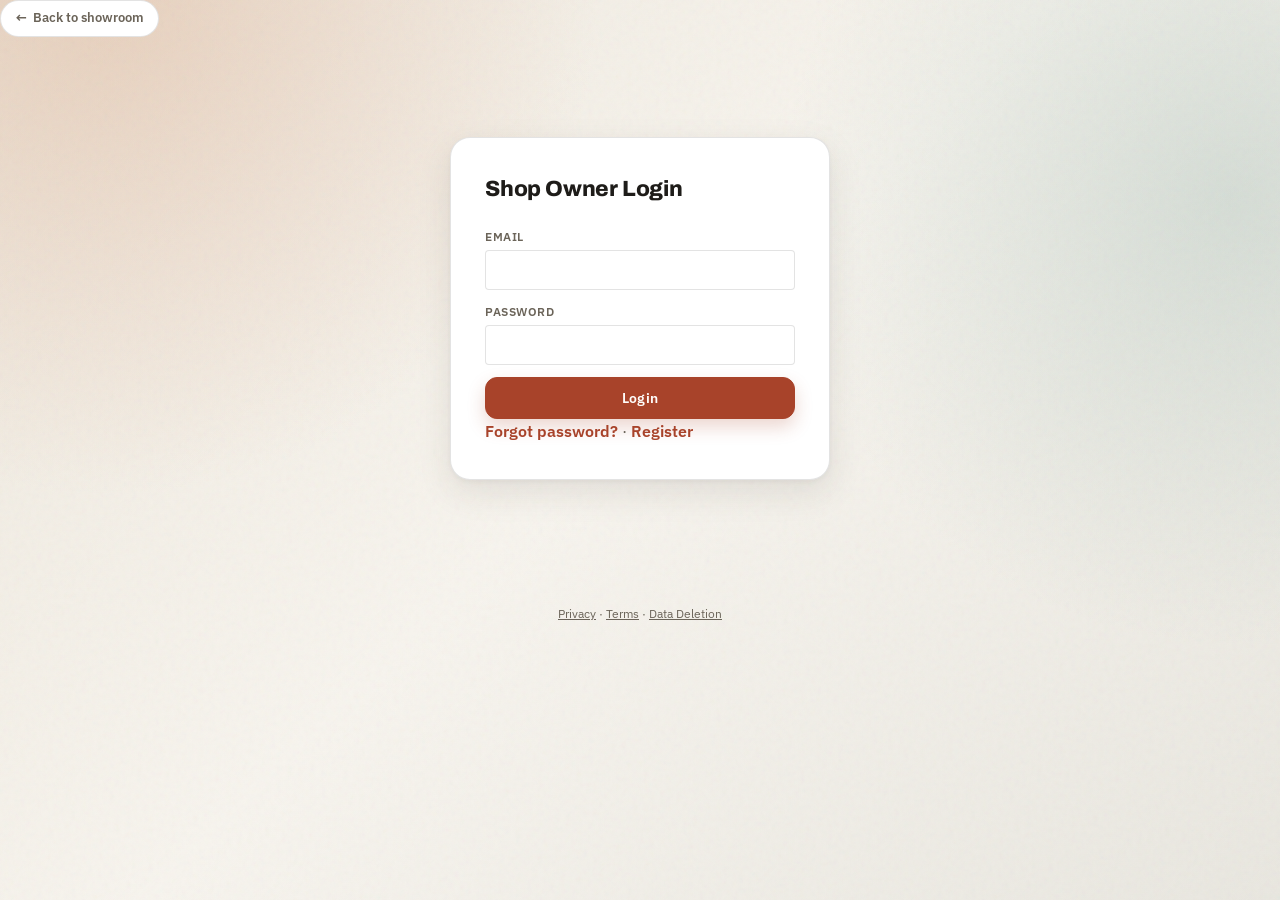
==== commit b16c2174: "Use brand doorway logo for nav and favicon Replace the "PN" letter mark with the tile-doorway logo (" ====
--- a/docs/admin/index.html
+++ b/docs/admin/index.html
@@ -5,7 +5,7 @@
   <meta name="viewport" content="width=device-width, initial-scale=1.0" />
   <title>Admin — PrasuNova Showroom</title>
   <meta name="description" content="Manage your tile showroom catalog. Upload tiles, view your showroom link, and manage your shop." />
-  <link rel="icon" href="data:image/svg+xml,%3Csvg xmlns='http://www.w3.org/2000/svg' viewBox='0 0 64 64'%3E%3Crect width='64' height='64' rx='14' fill='%23A8432A'/%3E%3Ctext x='32' y='44' font-family='Arial,Helvetica,sans-serif' font-size='30' font-weight='700' fill='%23F1EFEA' text-anchor='middle'%3EPN%3C/text%3E%3C/svg%3E" />
+  <link rel="icon" type="image/png" href="/assets/favicon.png" />
   <link rel="stylesheet" href="../styles.css" />
   <style>
     .tile-admin-info { padding:10px; font-size:13px; }
--- a/docs/styles.css
+++ b/docs/styles.css
@@ -37,6 +37,10 @@
   --success-tint:  rgba(63,125,92,0.10);
   --danger:        #A9382A;
   --danger-tint:   rgba(169,56,42,0.09);
+
+  /* Raised surface + focus ring (design-token set, per contrast spec) */
+  --surface-raised: #FFFFFF;
+  --focus-ring:     rgba(168,67,42,0.35);
 
   --radius:        6px;
   --radius-sm:     4px;
@@ -304,6 +308,39 @@
 .room-name-label { font-family: var(--font-display); font-weight: 700; font-size: 15px; flex: 1; color: var(--ink); }
 .surface-toggle { display: flex; gap: 4px; }
 
+/* Tile size — the tile images are photos of already-laid floors, so their real
+   world scale is unknowable for owner uploads. This is the visitor's dial. */
+.scale-control { display: flex; align-items: center; gap: 8px; }
+.scale-control label {
+  font-size: 12px; color: var(--muted); white-space: nowrap; letter-spacing: .02em;
+}
+.scale-control input[type="range"] {
+  -webkit-appearance: none; appearance: none;
+  width: 108px; height: 4px; border-radius: 999px; cursor: pointer;
+  background: var(--line); outline: none;
+}
+.scale-control input[type="range"]::-webkit-slider-thumb {
+  -webkit-appearance: none; appearance: none;
+  width: 14px; height: 14px; border-radius: 50%;
+  background: var(--accent); border: 0; cursor: pointer;
+}
+.scale-control input[type="range"]::-moz-range-thumb {
+  width: 14px; height: 14px; border-radius: 50%;
+  background: var(--accent); border: 0; cursor: pointer;
+}
+.scale-control input[type="range"]:focus-visible { outline: 2px solid var(--accent); outline-offset: 3px; }
+.scale-reset {
+  background: none; border: 0; padding: 2px 4px; cursor: pointer;
+  font-size: 11px; color: var(--muted); text-decoration: underline;
+}
+.scale-reset:hover { color: var(--accent); }
+
+@media (max-width: 640px) {
+  /* Toolbar stacks on phones; let the slider take the width it needs. */
+  .scale-control { width: 100%; justify-content: space-between; }
+  .scale-control input[type="range"] { flex: 1; width: auto; }
+}
+
 .canvas-wrapper {
   position: relative; display: flex; align-items: center; justify-content: center;
   min-height: 400px; background: var(--ink); padding: 20px;
@@ -332,6 +369,7 @@
 }
 .sidebar-header { padding: 18px 18px 4px; }
 .sidebar-header h2 { font-family: var(--font-display); font-size: 14px; font-weight: 700; margin-bottom: 12px; letter-spacing: 0.2px; }
+/* Horizontal list rows: thumbnail on the left, name + finish + price beside it. */
 .tile-grid { flex: 1; overflow-y: auto; display: flex; flex-direction: column; gap: 2px; padding: 8px 10px 16px; }
 
 .tile-card {
@@ -460,10 +498,12 @@
    Scoped to /s/ only: the application behaviour remains entirely in JS.
    ====================================================================== */
 .showroom-app {
-  --glass: rgba(255, 255, 255, 0.66);
-  --glass-strong: rgba(255, 255, 255, 0.84);
-  --glass-border: rgba(255, 255, 255, 0.72);
-  --ambient-shadow: 0 18px 50px rgba(50, 37, 25, 0.12), 0 2px 8px rgba(50, 37, 25, 0.05);
+  /* Reading surfaces are near-solid so text and controls always keep contrast.
+     Translucent glass is reserved for the floating header and small overlays. */
+  --glass: #FBFAF7;
+  --glass-strong: #FFFFFF;
+  --glass-border: rgba(30, 28, 25, 0.12);
+  --ambient-shadow: 0 12px 34px rgba(50, 37, 25, 0.10), 0 2px 6px rgba(50, 37, 25, 0.05);
   --soft-ease: cubic-bezier(.22, 1, .36, 1);
   background:
     radial-gradient(circle at 8% 0%, rgba(214, 154, 118, 0.32), transparent 31rem),
@@ -477,8 +517,8 @@
 }
 .showroom-app .app-header {
   height: 76px; padding: 0 clamp(18px, 3vw, 44px);
-  background: rgba(248, 246, 241, 0.64); border-bottom-color: rgba(255,255,255,.68);
-  box-shadow: 0 8px 24px rgba(44, 35, 26, .05); backdrop-filter: blur(22px) saturate(150%);
+  background: rgba(248, 246, 241, 0.9); border-bottom-color: var(--border);
+  box-shadow: 0 6px 20px rgba(44, 35, 26, .05); backdrop-filter: blur(18px) saturate(140%);
 }
 .showroom-app .logo-badge {
   width: 42px; height: 42px; border-radius: 14px;
@@ -488,11 +528,11 @@
 .showroom-app .logo-name { font-size: 16px; letter-spacing: -.3px; }
 .showroom-app .logo-tag { color: var(--kota); font-size: 9px; }
 .showroom-app .header-nav {
-  padding: 4px; border: 1px solid rgba(255,255,255,.78); border-radius: 14px;
-  background: rgba(255,255,255,.38); box-shadow: inset 0 1px rgba(255,255,255,.65);
+  padding: 4px; border: 1px solid var(--border); border-radius: 14px;
+  background: var(--surface-alt);
 }
 .showroom-app .nav-tab { border-radius: 10px; padding: 8px 14px; }
-.showroom-app .nav-tab.active { background: rgba(255,255,255,.82); box-shadow: 0 3px 9px rgba(38,30,24,.1); }
+.showroom-app .nav-tab.active { background: var(--surface); color: var(--ink); box-shadow: 0 2px 6px rgba(38,30,24,.12); }
 .showroom-app .app-body {
   width: 100%; max-width: none; min-height: calc(100vh - 76px);
   grid-template-columns: minmax(0, 1fr) 344px; gap: 16px;
@@ -506,36 +546,36 @@
 .showroom-app .tile-sidebar { border-radius: 22px; top: 98px; max-height: calc(100vh - 122px); }
 .showroom-app .tab-row { padding: 18px 20px; border-bottom-color: rgba(87,69,48,.10); }
 .showroom-app .filter-btn, .showroom-app .tab-btn, .showroom-app .surface-btn {
-  background: rgba(255,255,255,.34); border-color: rgba(94,74,55,.12); padding: 7px 14px;
+  background: var(--surface); border-color: var(--border); color: var(--muted); padding: 7px 14px;
 }
 .showroom-app .filter-btn:hover, .showroom-app .tab-btn:hover, .showroom-app .surface-btn:hover {
-  background: rgba(255,255,255,.76); border-color: rgba(168,67,42,.36); transform: translateY(-1px);
+  background: var(--surface-alt); border-color: var(--border-strong); color: var(--ink);
 }
 .showroom-app .filter-btn.active, .showroom-app .tab-btn.active, .showroom-app .surface-btn.active {
   background: linear-gradient(135deg, #292623, #403a34); border-color: #292623; box-shadow: 0 4px 12px rgba(30,28,25,.16);
 }
 .showroom-app .room-grid { gap: 18px; padding: 22px; }
 .showroom-app .room-card {
-  border-radius: 16px; border-color: rgba(255,255,255,.65); background: rgba(255,255,255,.5);
-  box-shadow: 0 5px 16px rgba(47,37,27,.06); transition: transform .45s var(--soft-ease), box-shadow .45s var(--soft-ease), border-color .3s ease;
-  animation: showroom-card-in .56s var(--soft-ease) both;
+  border-radius: 16px; border-color: var(--border); background: var(--surface);
+  box-shadow: 0 5px 16px rgba(47,37,27,.06); transition: transform .3s var(--soft-ease), box-shadow .3s var(--soft-ease), border-color .2s ease;
+  animation: showroom-card-in .5s var(--soft-ease) both;
 }
 .showroom-app .room-card:nth-child(2) { animation-delay: .05s; }
 .showroom-app .room-card:nth-child(3) { animation-delay: .1s; }
 .showroom-app .room-card:nth-child(4) { animation-delay: .15s; }
 .showroom-app .room-card:nth-child(5) { animation-delay: .2s; }
 .showroom-app .room-card:nth-child(6) { animation-delay: .25s; }
-.showroom-app .room-card:hover { border-color: rgba(168,67,42,.48); transform: translateY(-7px) scale(1.012); box-shadow: 0 18px 32px rgba(50,37,25,.16); }
-.showroom-app .room-card img { transition: transform .7s var(--soft-ease), filter .5s ease; }
-.showroom-app .room-card:hover img { transform: scale(1.055); filter: saturate(1.08) contrast(1.02); }
-.showroom-app .room-card-info { padding: 14px 15px; background: linear-gradient(135deg, rgba(255,255,255,.82), rgba(255,255,255,.52)); }
+.showroom-app .room-card:hover { border-color: var(--accent); transform: translateY(-3px); box-shadow: 0 14px 26px rgba(50,37,25,.14); }
+.showroom-app .room-card img { transition: transform .4s var(--soft-ease), filter .4s ease; }
+.showroom-app .room-card:hover img { transform: scale(1.03); filter: saturate(1.05); }
+.showroom-app .room-card-info { padding: 14px 15px; background: var(--surface); border-top: 1px solid var(--border); }
 .showroom-app .room-card-name { font-size: 14px; }
 .showroom-app .room-card-badge { background: rgba(31,29,26,.78); backdrop-filter: blur(10px); }
-.showroom-app .viewer-toolbar { padding: 16px 20px; border-bottom-color: rgba(87,69,48,.1); background: rgba(255,255,255,.32); }
+.showroom-app .viewer-toolbar { padding: 16px 20px; border-bottom-color: var(--border); background: var(--surface); }
 .showroom-app .back-btn, .showroom-app .action-btn.secondary {
-  background: rgba(255,255,255,.5); border-color: rgba(255,255,255,.78); box-shadow: inset 0 1px rgba(255,255,255,.7);
-}
-.showroom-app .back-btn:hover, .showroom-app .action-btn.secondary:hover { background: rgba(255,255,255,.88); transform: translateY(-1px); }
+  background: var(--surface); border-color: var(--border); color: var(--ink);
+}
+.showroom-app .back-btn:hover, .showroom-app .action-btn.secondary:hover { background: var(--surface-alt); border-color: var(--border-strong); }
 .showroom-app .canvas-wrapper {
   min-height: 430px; padding: clamp(14px, 2.5vw, 30px);
   background: radial-gradient(circle at 50% 0%, #5b5550, #252321 73%);
@@ -545,19 +585,20 @@
   background: linear-gradient(120deg, rgba(255,255,255,.09), transparent 32%, transparent 70%, rgba(0,0,0,.16));
 }
 .showroom-app #tile-canvas { border-radius: 12px; box-shadow: 0 18px 36px rgba(0,0,0,.42); position: relative; z-index: 1; }
-.showroom-app .viewer-actions { border-top-color: rgba(87,69,48,.1); background: rgba(255,255,255,.26); }
+.showroom-app .viewer-actions { border-top-color: var(--border); background: var(--surface); }
 .showroom-app .action-btn.primary { border-radius: 12px; box-shadow: 0 8px 16px rgba(168,67,42,.22); }
 .showroom-app .sidebar-header { padding: 20px 18px 6px; }
 .showroom-app .sidebar-header h2 { font-size: 16px; letter-spacing: -.25px; }
-.showroom-app .tile-grid { gap: 7px; padding: 10px 12px 18px; }
-.showroom-app .tile-card { padding: 9px; border-radius: 13px; border-color: transparent; }
-.showroom-app .tile-card:hover { background: rgba(255,255,255,.7); border-color: rgba(255,255,255,.8); transform: translateX(-2px); }
-.showroom-app .tile-card.selected { background: linear-gradient(135deg, rgba(168,67,42,.15), rgba(255,255,255,.7)); border-color: rgba(168,67,42,.42); box-shadow: 0 6px 16px rgba(108,56,36,.1); }
-.showroom-app .tile-thumb { width: 52px; height: 52px; border-radius: 10px; box-shadow: 0 3px 8px rgba(42,33,26,.12); }
+.showroom-app .tile-grid { gap: 6px; padding: 10px 12px 18px; }
+.showroom-app .tile-card { padding: 8px; border-radius: 12px; border: 1px solid transparent; position: relative; }
+.showroom-app .tile-card:hover { background: var(--surface-alt); border-color: var(--border); }
+/* Selected row: solid tint + 2px accent outline — clearly visible on the solid surface. */
+.showroom-app .tile-card.selected { background: var(--accent-tint); border: 2px solid var(--accent); }
+.showroom-app .tile-thumb { width: 52px; height: 52px; border-radius: 10px; box-shadow: 0 2px 6px rgba(42,33,26,.12); }
 .showroom-app .tile-price { color: var(--accent-deep); }
 .showroom-app .modal-overlay { background: rgba(35,31,27,.48); backdrop-filter: blur(14px) saturate(125%); }
-.showroom-app .modal { border-radius: 22px; background: rgba(255,255,255,.84); border-color: rgba(255,255,255,.72); box-shadow: 0 26px 80px rgba(20,17,14,.3); backdrop-filter: blur(24px); animation: showroom-modal-in .42s var(--soft-ease) both; }
-.showroom-app .file-drop-zone { border-radius: 15px; background: rgba(255,255,255,.45); border-color: rgba(95,73,54,.22); }
+.showroom-app .modal { border-radius: 22px; background: var(--surface); border-color: var(--border); box-shadow: 0 26px 80px rgba(20,17,14,.28); animation: showroom-modal-in .42s var(--soft-ease) both; }
+.showroom-app .file-drop-zone { border-radius: 15px; background: var(--surface-alt); border-color: var(--border-strong); }
 .showroom-app .file-drop-zone:hover, .showroom-app .file-drop-zone.drag-over { transform: scale(1.01); box-shadow: 0 12px 25px rgba(168,67,42,.1); }
 .showroom-app .toast { border-radius: 14px; background: rgba(31,29,26,.9); border-color: rgba(255,255,255,.14); backdrop-filter: blur(12px); animation: showroom-toast-in .35s var(--soft-ease); }
 .showroom-app .app-footer { color: rgba(65,55,46,.72); }
@@ -592,10 +633,11 @@
    this only ever adds classes and restyles existing selectors.
    ====================================================================== */
 .site-glass, .auth-glass {
-  --glass: rgba(255, 255, 255, 0.66);
-  --glass-strong: rgba(255, 255, 255, 0.84);
-  --glass-border: rgba(255, 255, 255, 0.72);
-  --ambient-shadow: 0 18px 50px rgba(50, 37, 25, 0.12), 0 2px 8px rgba(50, 37, 25, 0.05);
+  /* Near-solid reading surfaces (see .showroom-app for rationale). */
+  --glass: #FBFAF7;
+  --glass-strong: #FFFFFF;
+  --glass-border: rgba(30, 28, 25, 0.12);
+  --ambient-shadow: 0 12px 34px rgba(50, 37, 25, 0.10), 0 2px 6px rgba(50, 37, 25, 0.05);
   --soft-ease: cubic-bezier(.22, 1, .36, 1);
   background:
     radial-gradient(circle at 8% 0%, rgba(214, 154, 118, 0.32), transparent 31rem),
@@ -614,28 +656,84 @@
   display: inline-flex; align-items: center; gap: 6px;
   font-family: var(--font-body); font-size: 13px; font-weight: 600; color: var(--muted);
   text-decoration: none; padding: 7px 14px; border-radius: 100px;
-  border: 1px solid var(--border); background: rgba(255,255,255,.4);
+  border: 1px solid var(--border); background: var(--surface);
   transition: var(--transition); flex-shrink: 0;
 }
-.back-btn:hover { color: var(--ink); background: rgba(255,255,255,.75); border-color: var(--border-strong); }
+.back-btn:hover { color: var(--ink); background: var(--surface-alt); border-color: var(--border-strong); }
 .back-btn-arrow { font-size: 14px; line-height: 1; }
 .back-btn-short { display: none; }
 @media (max-width: 480px) { .back-btn-full { display: none; } .back-btn-short { display: inline; } }
 
 /* ─── AUTH CARD (login / register / forgot-password) ─── */
-.auth-glass { display: flex; flex-direction: column; }
-.auth-glass .back-link-wrap { text-align: center; padding: 22px 0 0; }
+/* Auth is a focused, centred task — a proper card, never a full-width sheet.
+   Page-level layout is scoped to pure auth pages (register / forgot-password);
+   the admin page also carries .auth-glass but must stay a full-width dashboard. */
+.auth-glass:not(.admin-glass) { display: flex; flex-direction: column; min-height: 100vh; padding: 0 16px 24px; }
+.auth-glass:not(.admin-glass) .back-link-wrap { padding: 22px 2px 0; }
+.auth-glass:not(.admin-glass) footer { margin-top: auto; padding-top: 28px; }
+/* The card itself: capped width, centred, real padding — on every auth page. */
 .auth-glass .auth-wrap, .auth-glass .login-wrap {
-  background: var(--glass) !important; border: 1px solid var(--glass-border) !important;
-  box-shadow: var(--ambient-shadow) !important; backdrop-filter: blur(24px) saturate(150%);
-  border-radius: 22px !important; animation: showroom-modal-in .45s var(--soft-ease) both;
+  width: 100%; max-width: 420px; margin: clamp(24px, 7vh, 72px) auto 0; padding: clamp(26px, 4vw, 36px);
+  background: var(--surface) !important; border: 1px solid var(--border) !important;
+  box-shadow: var(--ambient-shadow) !important;
+  border-radius: 20px !important; animation: showroom-modal-in .45s var(--soft-ease) both;
 }
 .auth-glass .form-row input, .auth-glass .form-row select {
-  background: rgba(255,255,255,.55); border-color: rgba(94,74,55,.16);
-}
-.auth-glass .form-row input:focus { background: rgba(255,255,255,.85); }
+  background: var(--surface); border-color: var(--border);
+}
+.auth-glass .form-row input:focus { background: var(--surface); }
 .auth-glass .btn-primary { border-radius: 12px; box-shadow: 0 8px 18px rgba(168,67,42,.22); }
 .auth-glass footer { color: rgba(65,55,46,.72); background: transparent; }
+
+/* ─── LEGAL PAGES (privacy / terms / data-deletion) ───
+   Deliberately restrained glass use: long-form text prioritises contrast
+   and line length over decoration, per the site's own design principles. */
+.legal-header {
+  position: sticky; top: 0; z-index: 50; display: flex; align-items: center; gap: 16px;
+  padding: 14px clamp(16px, 3vw, 32px); background: rgba(248,246,241,.92);
+  backdrop-filter: blur(18px) saturate(140%); border-bottom: 1px solid var(--border);
+}
+.legal-header-brand { font-family: var(--font-display); font-weight: 800; font-size: 15px; color: var(--ink); }
+
+.legal-shell {
+  display: grid; grid-template-columns: 200px minmax(0, 720px); gap: 48px;
+  max-width: 1000px; margin: 0 auto; padding: 40px clamp(16px, 3vw, 32px) 80px; justify-content: center;
+}
+.legal-shell.no-toc { grid-template-columns: minmax(0, 720px); }
+.legal-toc { position: sticky; top: 84px; align-self: start; display: flex; flex-direction: column; gap: 2px; font-size: 13px; }
+.legal-toc-label { font-family: var(--font-mono); font-size: 11px; text-transform: uppercase; letter-spacing: .6px; color: var(--muted); margin-bottom: 6px; }
+.legal-toc a { color: var(--muted); text-decoration: none; padding: 5px 0 5px 10px; border-left: 2px solid transparent; transition: var(--transition); }
+.legal-toc a:hover { color: var(--ink); border-left-color: var(--border-strong); }
+
+.legal-doc {
+  background: var(--surface); border: 1px solid var(--border);
+  border-radius: 20px; padding: clamp(24px, 4vw, 48px); box-shadow: var(--shadow);
+  line-height: 1.75; color: var(--ink);
+}
+.legal-doc h1 { font-size: clamp(28px, 4vw, 38px); margin-bottom: 8px; }
+.legal-doc .legal-meta { font-family: var(--font-mono); font-size: 12.5px; color: var(--muted); margin-bottom: 28px; }
+.legal-doc h2 { font-size: 19px; margin-top: 34px; margin-bottom: 10px; scroll-margin-top: 100px; }
+.legal-doc p, .legal-doc li { font-size: 15px; color: var(--ink); }
+.legal-doc ul, .legal-doc ol { padding-left: 22px; margin: 10px 0; }
+.legal-doc a { color: var(--accent); }
+
+.legal-cta { margin-top: 40px; padding: 24px; border-radius: 16px; background: var(--accent-tint); border: 1px solid rgba(168,67,42,.22); }
+.legal-cta h3 { font-size: 16px; margin-bottom: 6px; }
+.legal-cta p { font-size: 13.5px; color: var(--muted); margin-bottom: 14px; }
+/* The email button is an <a> inside .legal-doc, so `.legal-doc a` (which colours
+   body links accent-red) would otherwise win and paint red text on the red
+   button — invisible. Force the button label back to light. */
+.legal-cta .btn-primary { color: var(--accent-ink); }
+.legal-cta .btn-primary:hover { color: var(--accent-ink); }
+
+.legal-footer { text-align: center; padding: 24px; font-size: 12px; color: var(--muted); }
+.legal-footer a { color: var(--muted); text-decoration: none; }
+.legal-footer a:hover { color: var(--accent); }
+
+@media (max-width: 860px) {
+  .legal-shell { grid-template-columns: 1fr; }
+  .legal-toc { display: none; }
+}
 
 /* ─── ADMIN DASHBOARD ─── */
 .admin-loading { min-height: 100vh; display: flex; align-items: center; justify-content: center; }
@@ -643,8 +741,8 @@
 .admin-glass .admin-header-bar {
   position: sticky; top: 0; z-index: 50; display: flex; align-items: center; justify-content: space-between;
   gap: 16px; padding: 14px clamp(12px, 3vw, 32px); margin-bottom: 20px;
-  background: rgba(248, 246, 241, 0.7); backdrop-filter: blur(22px) saturate(150%);
-  border-bottom: 1px solid rgba(255,255,255,.68); box-shadow: 0 8px 24px rgba(44,35,26,.05);
+  background: rgba(248, 246, 241, 0.92); backdrop-filter: blur(18px) saturate(140%);
+  border-bottom: 1px solid var(--border); box-shadow: 0 6px 20px rgba(44,35,26,.05);
 }
 .admin-glass .admin-header-left { display: flex; align-items: center; gap: 14px; min-width: 0; }
 .admin-glass .admin-header-shop { font-family: var(--font-display); font-weight: 800; font-size: 16px; color: var(--ink); white-space: nowrap; overflow: hidden; text-overflow: ellipsis; }
@@ -667,9 +765,9 @@
 .admin-glass .glass-card h3 { margin-top: 0 !important; }
 .admin-glass .admin-catalogue-head { display: flex; align-items: baseline; justify-content: space-between; margin-bottom: 16px; }
 .admin-glass .tile-admin-grid { display: grid; grid-template-columns: repeat(auto-fill, minmax(180px, 1fr)); gap: 14px; }
-.admin-glass .tile-admin-card { background: rgba(255,255,255,.5) !important; border-color: var(--glass-border) !important; border-radius: 14px !important; overflow: hidden; }
+.admin-glass .tile-admin-card { background: var(--surface) !important; border-color: var(--border) !important; border-radius: 14px !important; overflow: hidden; }
 .admin-glass .tile-admin-card img { height: 140px; }
-.admin-glass .form-row input, .admin-glass .form-row select { background: rgba(255,255,255,.55); border-color: rgba(94,74,55,.16); }
+.admin-glass .form-row input, .admin-glass .form-row select { background: var(--surface); border-color: var(--border); }
 
 .admin-glass .profile-plan-badge {
   display: inline-block; font-family: var(--font-mono); font-size: 10.5px;
@@ -700,8 +798,8 @@
 
 /* ─── HOMEPAGE SHELL ─── */
 .site-glass .nav {
-  background: rgba(248, 246, 241, 0.66) !important; backdrop-filter: blur(22px) saturate(150%) !important;
-  border-bottom-color: rgba(255,255,255,.68) !important; box-shadow: 0 8px 24px rgba(44,35,26,.05);
+  background: rgba(248, 246, 241, 0.9) !important; backdrop-filter: blur(18px) saturate(140%) !important;
+  border-bottom-color: var(--border) !important; box-shadow: 0 6px 20px rgba(44,35,26,.05);
 }
 .site-glass .nav-inner, .site-glass .hero, .site-glass .section-inner, .site-glass .footer-inner {
   max-width: none !important;
@@ -713,7 +811,7 @@
 .site-glass .steps-grid, .site-glass .features-grid { background: rgba(94,74,55,.12) !important; }
 .site-glass .step-card { border-radius: 18px; }
 .site-glass .step-card:hover { background: var(--glass-strong) !important; transform: translateY(-3px); transition: var(--transition); }
-.site-glass .pricing-card { border-radius: 18px; background: rgba(255,255,255,.44); }
+.site-glass .pricing-card { border-radius: 18px; background: var(--surface); }
 .site-glass .pricing-card.featured { background: var(--glass-strong); border-color: rgba(41,38,35,.5) !important; }
 .site-glass .trust-strip { border-radius: 18px; margin: 0 clamp(16px, 3vw, 44px); border: 1px solid var(--glass-border); }
 .site-glass .cta-strip { background: linear-gradient(135deg, #292623, #171614); border-radius: 28px; margin: 0 clamp(16px, 3vw, 44px) 40px; }
